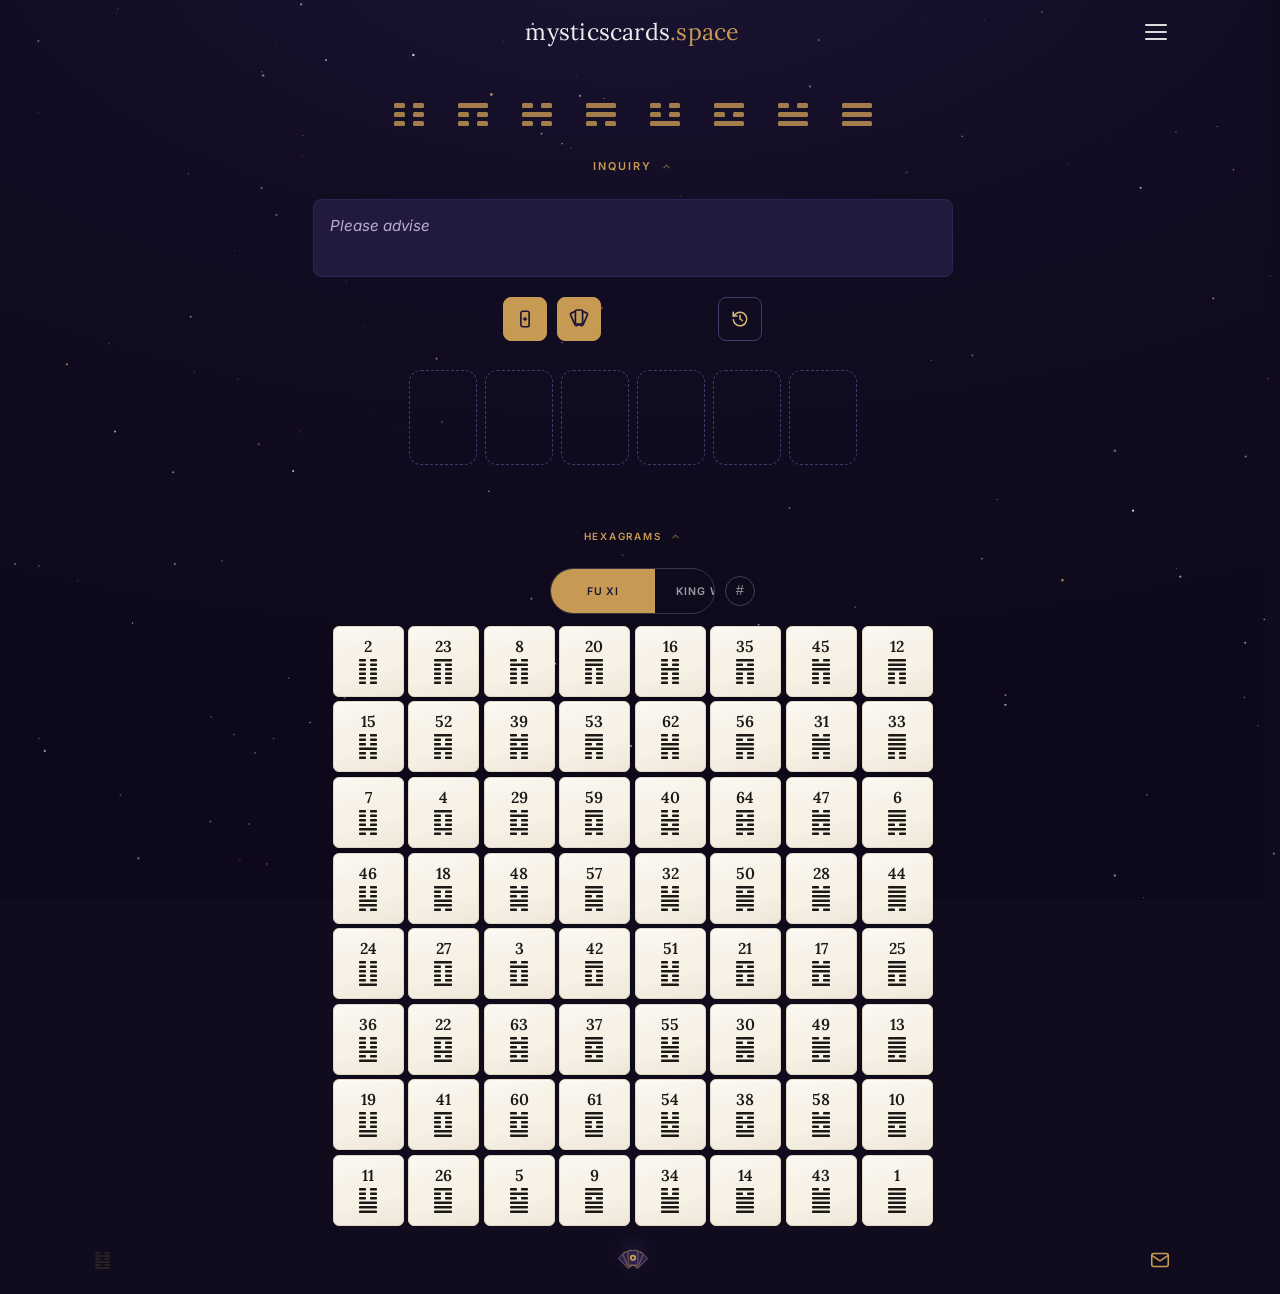
==== iching.html @ 6918ab8a "v2.2" ====
<!DOCTYPE html>
<html lang="en">
<head>
  <meta charset="UTF-8" />
  <meta name="viewport" content="width=device-width, initial-scale=1.0" />
  <title>I Ching Oracle — mysticscards.space</title>
  <link rel="preconnect" href="https://fonts.googleapis.com" />
  <link rel="preconnect" href="https://fonts.gstatic.com" crossorigin />
  <link href="https://fonts.googleapis.com/css2?family=Inter:wght@300;400;500;600&family=Lora:ital,wght@0,400;0,500;0,600;0,700;1,400;1,500&display=swap" rel="stylesheet" />
  <link rel="icon" href="favicon.ico" sizes="any" />
  <link rel="icon" href="assets/favicon.svg" type="image/svg+xml" />
  <link rel="apple-touch-icon" href="assets/apple-touch-icon.png" />
  <link rel="manifest" href="manifest.webmanifest" />
  <meta name="theme-color" content="#100c1e" />
  <meta name="description" content="Cast an I Ching reading with playing cards and explore all 64 hexagrams with original oracle interpretations." />
  <meta property="og:type" content="website" />
  <meta property="og:site_name" content="mysticscards.space" />
  <meta property="og:title" content="I Ching Oracle" />
  <meta property="og:description" content="Cast an I Ching reading with playing cards and explore all 64 hexagrams with original oracle interpretations." />
  <meta property="og:url" content="https://mysticscards.space/iching.html" />
  <meta property="og:image" content="https://mysticscards.space/assets/og-image.png" />
  <meta name="twitter:card" content="summary" />
  <meta name="version" content="1.13" />
  <link rel="canonical" href="https://mysticscards.space/iching.html" />
  <link rel="stylesheet" href="css/site.css" />
  <link rel="stylesheet" href="css/iching.css" />
</head>
<body class="starry">
<canvas class="stars-bg" aria-hidden="true"></canvas>
<script src="js/stars.js"></script>
<script src="js/site.js"></script>

<main>
<h1 class="vh">I Ching Oracle</h1>

<!-- ── Trigrams (the eight building blocks) — top reference row, no heading ── -->
<div class="page-content page-section" id="trigrams" style="max-width: var(--max-w); padding: 1.6rem 2rem .15rem">
  <div class="tg-pop" id="tgPop">
    <div class="gua-row" id="trigram-row" style="--yang: var(--gold); margin: 0; justify-content: center; align-items: center;"></div>
    <div class="tg-detailwrap"><div class="tg-detailmin">
      <div class="tg-detail" id="tgDetail" aria-live="polite">
        <button class="tg-nav" id="tgPrev" type="button" aria-label="Previous trigram">‹</button>
        <div class="tg-card">
          <div class="tg-head">
            <div class="tg-fig" id="tgFig"></div>
            <div>
              <div class="tg-name" id="tgName"></div>
              <div class="tg-sub" id="tgSub"></div>
            </div>
          </div>
          <p class="tg-line" id="tgLine"></p>
          <dl class="tg-attrs" id="tgAttrs"></dl>
          <p class="tg-para" id="tgPara"></p>
        </div>
        <button class="tg-nav" id="tgNext" type="button" aria-label="Next trigram">›</button>
      </div>
    </div></div>
  </div>
</div>

<div class="page-content page-section" style="max-width: var(--max-w); padding: 0 2rem 0">

<!-- ── Oracle ── -->
<section class="oracle page-section section-open" id="oracle" style="margin: 0">
  <button class="section-toggle" type="button"
          aria-expanded="true" aria-controls="oracleBody"
          onclick="toggleSection('oracle')">
    <span class="section-label">Inquiry</span>
    <svg class="section-chev" viewBox="0 0 24 24" fill="none" stroke="currentColor" stroke-width="2.4" stroke-linecap="round" stroke-linejoin="round" aria-hidden="true"><polyline points="6 9 12 15 18 9"/></svg>
  </button>
  <div class="section-bodywrap">
    <div class="section-bodymin" id="oracleBody">
  <div class="inquiry-top">
    <div class="inquiry-wrap">
      <div class="question-wrap">
        <textarea class="question-input" id="questionInput" rows="2"
          aria-label="Your question for the oracle" placeholder="Please advise"></textarea>
        <div class="cast-actions">
          <span class="cast-ctl"><button class="cast-btn cast-btn-icon" id="castOneBtn" title="Cast a line" aria-label="Cast a line"><svg width="22" height="22" viewBox="0 0 24 24" fill="none" stroke="currentColor" stroke-width="1.8" stroke-linejoin="round" style="display:block;pointer-events:none"><rect x="7.5" y="3.5" width="9" height="17" rx="2"/><path class="cast-spark" d="M12 9.2 Q12.7 11.3 14.8 12 Q12.7 12.7 12 14.8 Q11.3 12.7 9.2 12 Q11.3 11.3 12 9.2 Z" fill="currentColor" stroke="none"/></svg></button></span>
          <span class="cast-ctl"><button class="cast-btn cast-btn-icon" id="castAllBtn" title="Cast all six lines" aria-label="Cast all six lines"><svg width="24" height="24" viewBox="0 0 24 24" fill="none" stroke="currentColor" stroke-width="1.7" stroke-linejoin="round" style="display:block;pointer-events:none"><g transform="translate(12 18)"><rect x="-3.6" y="-14" width="7.2" height="13.5" rx="1.4" transform="rotate(-24)"/><rect x="-3.6" y="-14" width="7.2" height="13.5" rx="1.4" transform="rotate(24)"/><rect x="-3.6" y="-15" width="7.2" height="14" rx="1.4" fill="var(--gold)"/></g></svg></button></span>
          <button class="cast-btn cast-btn-alt cast-btn-icon" id="saveReadingBtn" style="visibility:hidden;" title="Save reading"><svg xmlns="http://www.w3.org/2000/svg" width="16" height="16" viewBox="0 0 16 16" style="display:block;pointer-events:none"><path fill="currentColor" fill-rule="evenodd" d="M1 1H10L14 5V15H1ZM3 2H8V6.5H3ZM3 10.5H13V14H3Z"/></svg></button>
          <button class="cast-btn cast-btn-alt cast-btn-icon" id="shareBtn" style="visibility:hidden;" title="Copy link to this reading"><svg xmlns="http://www.w3.org/2000/svg" width="16" height="16" viewBox="0 0 24 24" fill="none" stroke="currentColor" stroke-width="2" stroke-linecap="round" stroke-linejoin="round" style="display:block;pointer-events:none"><path d="M10 13a5 5 0 0 0 7.54.54l3-3a5 5 0 0 0-7.07-7.07l-1.72 1.71"/><path d="M14 11a5 5 0 0 0-7.54-.54l-3 3a5 5 0 0 0 7.07 7.07l1.71-1.71"/></svg></button>
          <div class="hist-wrap">
            <button class="cast-btn cast-btn-alt cast-btn-icon" id="historyBtn" title="Past readings" aria-label="Past readings"><svg width="18" height="18" viewBox="0 0 24 24" fill="none" stroke="currentColor" stroke-width="2" stroke-linecap="round" stroke-linejoin="round" style="display:block;pointer-events:none"><path d="M3 3v5h5"/><path d="M3.05 13A9 9 0 1 0 6 5.3L3 8"/><path d="M12 7v5l3 2"/></svg></button>
            <div class="hist-panel" id="histPanel"></div>
          </div>
        </div>
      </div>
    </div>
  </div>

  <div class="asked" id="askedLine" style="display:none"></div>

  <div class="cast-stage">
    <div class="cards-row" id="cardsRow"></div>

    <div class="pull-banner" id="pullBanner" style="display:none"></div>

    <div class="cast-figs" id="resultWrap" style="display:none">
      <div class="fig-col">
        <div class="hex-result" id="hexPrimary" title="Show the Cast hexagram"></div>
        <span class="fig-label">Cast</span>
      </div>
      <div class="fig-col" id="changingCol" style="display:none">
        <div class="hex-result hex-tile hex-changing" id="hexChanging" title="Show the changing lines"></div>
        <span class="fig-label">Changing</span>
      </div>
      <div class="fig-col" id="becomesCol" style="display:none">
        <div class="hex-result" id="hexSecondary" title="Show the Becomes hexagram"></div>
        <span class="fig-label">Becomes</span>
      </div>
    </div>

  </div>

  <div class="oracle-text-placeholder" id="oracleText"></div>
  <div class="governing-line" id="governingLine"></div>
    </div><!-- /.section-bodymin -->
  </div><!-- /.section-bodywrap -->
</section>

</div><!-- /.page-content -->

<!-- ── Reference grid (full-bleed) ── -->
<section class="hex-ref-wrap page-section section-open" id="hexagrams">
  <button class="section-toggle" type="button"
          aria-expanded="true" aria-controls="hexagramsBody"
          onclick="toggleSection('hexagrams')">
    <span class="hex-ref-label">Hexagrams</span>
    <svg class="section-chev" viewBox="0 0 24 24" fill="none" stroke="currentColor" stroke-width="2.4" stroke-linecap="round" stroke-linejoin="round" aria-hidden="true"><polyline points="6 9 12 15 18 9"/></svg>
  </button>
  <div class="section-bodywrap">
    <div class="section-bodymin" id="hexagramsBody">
  <div class="hex-ref-panel">
    <div class="hex-ref-header">
      <div class="hex-ref-controls">
        <div class="hex-ref-toggle" id="seqToggle">
          <button data-seq="fuxi" class="active">Fu Xi</button>
          <button data-seq="kingwen">King Wen</button>
        </div>
        <button class="hex-ref-codes" id="codesToggle" aria-pressed="false" aria-label="Show 0–63 and binary values" title="Show 0–63 and binary">#</button>
      </div>
    </div>
    <div class="hex-ref-grid open" id="hex-grid"></div>
  </div>
    </div><!-- /.section-bodymin -->
  </div><!-- /.section-bodywrap -->
</section>

<!-- ── Seed Oracle (placeholder — built out from the footer Seed Oracle mark) ──
     Hidden until it has content: shipping a visible section header that unfurls
     to nothing reads as broken. Restore the markup below (unchanged) when the
     Seed Oracle actually folds into this page; until then it stays reachable
     via the footer hexagram mark → seedoracle.html.
<div class="page-content page-section section-open" id="seedoracle" style="max-width: var(--max-w); padding: 0 2rem 1.9rem">
  <button class="section-toggle" type="button"
          aria-expanded="true" aria-controls="seedoracleBody"
          onclick="toggleSection('seedoracle')">
    <span class="section-label">Seed Oracle</span>
    <svg class="section-chev" viewBox="0 0 24 24" fill="none" stroke="currentColor" stroke-width="2.4" stroke-linecap="round" stroke-linejoin="round" aria-hidden="true"><polyline points="6 9 12 15 18 9"/></svg>
  </button>
  <div class="section-bodywrap">
    <div class="section-bodymin" id="seedoracleBody">
    </div>
  </div>
</div>
-->


<!-- ── Hexagram popup ── -->
<div class="hx-overlay" id="hxOverlay">
  <div class="hx-popup" id="hxPopup" role="dialog" aria-modal="true" aria-labelledby="hxName" tabindex="-1">
    <button class="hx-close" id="hxClose" aria-label="Close">✕</button>
    <button class="hx-nav hx-prev" id="hxPrev" aria-label="Previous hexagram">‹</button>
    <button class="hx-nav hx-next" id="hxNext" aria-label="Next hexagram">›</button>
    <div class="hx-header">
      <div class="hx-fig">
        <div class="hx-fig-svg" id="hxFig"></div>
        <div class="hx-fig-num" id="hxFigNum"></div>
      </div>
      <div class="hx-id">
        <div class="hx-kw" id="hxKw"></div>
        <div class="hx-name" id="hxName"></div>
        <div class="hx-trig" id="hxTrig"></div>
      </div>
    </div>
    <div class="hx-image" id="hxImage"></div>
    <div class="hx-body" id="hxContent" tabindex="0"></div>
  </div>
</div>

<!-- Shared card data + popup logic -->
<script src="js/cardsdata.js"></script>
<script src="js/richmonddata.js"></script>
<!-- 64 hexagram oracle answers (Sage voice) -->
<script src="js/ichingdata.js"></script>
<!-- 384 moving-line texts (Sage voice) -->
<script src="js/linedata.js"></script>

<!-- ═══════════════════════════════════════════════════════
     JAVASCRIPT — render hexagrams
════════════════════════════════════════════════════════ -->


<!-- ── Cast card popup ── -->

<div class="ccard-overlay" id="ccardOverlay">
  <div class="ccard-popup" id="ccardPopup">
    <button class="ccard-close" type="button" aria-label="Close" title="Close" onclick="event.stopPropagation(); closeCompareCard()">✕</button>
    <button class="ccard-nav ccard-nav-prev" type="button" aria-label="Previous card" title="Previous card" onclick="event.stopPropagation(); navigateCast(-1)">&#8249;</button>
    <button class="ccard-nav ccard-nav-next" type="button" aria-label="Next card" title="Next card" onclick="event.stopPropagation(); navigateCast(1)">&#8250;</button>
    <div class="ccard-solar" id="ccSolarWrap">
      <span class="ccard-solar-value" id="ccSolar">—</span>
    </div>
    <div class="ccard-header">
      <div class="spread-card" id="ccFace"></div>
      <div class="ccard-info">
        <div class="ccard-name"     id="ccName"></div>
        <div class="ccard-subtitle" id="ccSubtitle"></div>
        <div class="ccard-stat-value ccard-planets" id="ccPlanets"></div>
        <div class="ccard-stat-value ccard-displace" id="ccDisplace"></div>
        <div class="ccard-dates"    id="ccDates"></div>
      </div>
    </div>
    <div class="ccard-body">
      <div class="ccard-personality" id="ccPersonality"></div>
    </div>
    <div class="ccard-footer">
      <div class="ic-line-type" id="icLineType"></div>
    </div>
  </div>
</div>


</main>
<footer class="site-footer"><div class="sf-inner"></div></footer>

<script src="js/iching.js"></script>
</body>
</html>
---- css/site.css ----
/* ════════════════════════════════════════════════════════════════
   site.css — shared tokens, reset, typography, and site header
   All pages link this. Page-specific styles stay in inline <style>.
   ════════════════════════════════════════════════════════════════ */

/* ── Design tokens ─────────────────────────────────────────────── */
:root {
  /* ── Dark deep-purple theme ──────────────────────────────────────
     Warm gold accents on a deep violet ground. The AA helper tokens
     (--gold-ink, --ink-muted) are LIGHT here — small text sits on the
     dark surfaces, not on a light page. Playing-card faces keep their
     own light paper (--card-paper) so the dark suit pips stay legible. */
  --bg:            #100c1e;   /* deepened to the hero's darker violet (site-wide) */
  --surface:       #221a3d;
  --surface-alt:   #2b2150;
  --text:          #f1ecfa;
  --muted:         #9a90b8;   /* large / decorative only */
  --secondary:     #c8bfe0;
  --accent:        #1b1436;   /* header / footer / band chrome */
  --gold:          #c79a54;
  --gold-light:    #2e2450;   /* subtle violet highlight fill (was a cream) */
  --gold-ink:      #ddbb78;   /* light gold — small text on dark bg (AA 4.5:1) */
  --ink-muted:     #b7add6;   /* light muted — small text on dark bg (AA 4.5:1) */
  --rule:          #2c2550;
  --rule-strong:   #443a6b;
  --yang:          #1a1916;   /* card pip / yang line — used on light paper */
  --red:           #b53030;   /* hearts / diamonds — on light card paper */
  --green:         #1a1916;   /* clubs (render near-black on card paper) */
  --navy:          #1a1916;   /* spades */
  --text-muted:    #9a90b8;
  --card-dark:     #1a1916;
  --card-paper:    #f7f1e6;   /* warm paper for playing-card faces */
  --band:          #241c46;   /* full-bleed dark band (deep violet) */
  --border:        #322a55;
  --code-bg:       #241c46;
  --r-sm:          6px;
  --r-md:          12px;
  --r-lg:          20px;
  --card-radius:   4px;        /* playing-card faces — gentle real-card corners */
  --sh-sm:         0 1px 3px rgba(0,0,0,.07), 0 1px 2px rgba(0,0,0,.04);
  --sh-md:         0 4px 16px rgba(0,0,0,.08), 0 2px 6px rgba(0,0,0,.04);
  --sh-lg:         0 16px 48px rgba(0,0,0,.12), 0 4px 16px rgba(0,0,0,.06);
  --max-w:         1140px;
  --quadration-max-w: 560px;         /* shared cap for the quadration grid + finder grids that should track its size (life-script + connection mini-grids use 75% of this) */
  --section-gap:   var(--space-7);   /* vertical gap between stacked page sections (3rem) */
  --serif:         'Lora', Georgia, serif;
  --sans:          'Inter', system-ui, sans-serif;
  --mono:          'SFMono-Regular', ui-monospace, Menlo, Consolas, monospace;
  --ease:          .18s ease;
  /* ── Spacing scale ───────────────────────────────────────────────
     The intended rhythm. Adopt these for paddings/margins/gaps instead of
     typing rem values; --section-gap is derived from it. Existing off-grid
     values (.4/.45/.85/1.25/1.75rem…) are being migrated incrementally. */
  --space-1:       .25rem;
  --space-2:       .5rem;
  --space-3:       .75rem;
  --space-4:       1rem;
  --space-5:       1.5rem;
  --space-6:       2rem;
  --space-7:       3rem;
  /* ── Type scale ──────────────────────────────────────────────────
     Role-named font sizes; the heading registers + .subtitle/.lead are
     wired to these. New UI text should reference a token, not a literal. */
  --text-xs:       .8rem;     /* small caps labels, subtitle */
  --text-sm:       .85rem;    /* h3 / small text */
  --text-base:     1rem;      /* body (html root is 16px) */
  --text-md:       1.05rem;   /* lead paragraph */
  --text-lg:       1.35rem;   /* h2 */
  --text-xl:       2.2rem;    /* h1 */
}

/* ── Reset ──────────────────────────────────────────────────────── */
*, *::before, *::after { box-sizing: border-box; margin: 0; padding: 0; }
/* Root background matches the theme so the desktop overscroll/rubber-band area
   (when you scroll past the top or bottom) shows the deep-violet ground, not a
   white bar. overscroll-behavior-y also stops the bounce where supported.
   IMPORTANT: the starfield canvas (.stars-bg) is position:fixed; z-index:-1, so
   the stars only show through when the violet ground is painted on the ROOT
   (html) BEHIND that negative layer — a background on <body> paints ABOVE the
   canvas and hides the stars. So starry pages put the gradient on the root via
   html:has(body.starry) below, and body.starry itself stays transparent. The
   solid var(--bg) here is the fallback (keeps overscroll violet; flat violet if
   :has is unsupported). */
html { font-size: 16px; scroll-behavior: smooth; scrollbar-gutter: stable; background: var(--bg); overscroll-behavior-y: none; }
/* Starry pages: paint the drifting-star ground on the root so it sits behind the
   z-index:-1 star canvas (see .stars-bg + body.starry). */
html:has(body.starry) {
  background: radial-gradient(125% 85% at 50% -8%, #1a1433 0%, #110c21 46%, #0e091a 100%) fixed;
  /* the shorthand above resets background-color to transparent; restore the solid
     violet base so overscroll / svh-dvh gaps never flash white behind the fixed
     gradient (the gradient still paints the viewport on top). */
  background-color: var(--bg);
}
/* Lock horizontal scroll site-wide. Needs to be on BOTH html and body for
   iOS Safari (body-only is ignored), plus overscroll-behavior-x to kill
   the rubber-band elastic pan. position: relative gives layout a fresh
   containing block (another iOS-Safari requirement). */
html { overflow-x: hidden; overscroll-behavior-x: none; }
body {
  background: var(--bg);
  color: var(--text);
  font-family: var(--sans);
  line-height: 1.7;
  -webkit-font-smoothing: antialiased;
  display: flex;
  flex-direction: column;
  min-height: 100vh;
  overflow-x: hidden;
  overscroll-behavior-x: none;
  position: relative;
  max-width: 100vw;
}

/* ── Starfield background (shared) ─────────────────────────────────
   A fixed, full-viewport canvas of drifting, twinkling stars sits behind
   all content on a deep-violet ground. Opt in with `body.starry` + a
   `<canvas class="stars-bg">`; the animation lives in js/stars.js and
   honours prefers-reduced-motion. The violet gradient (the homepage's
   established starfield ground, kept verbatim) is painted on the ROOT via
   html:has(body.starry) above, so it sits behind the z-index:-1 canvas;
   body.starry stays transparent so it never paints over the stars. */
body.starry {
  background: transparent;
}
.stars-bg {
  position: fixed; inset: 0;
  width: 100%; height: 100%;
  z-index: -1; pointer-events: none;
}
a { color: inherit; text-decoration: none; }

/* Visible keyboard focus, site-wide (a11y 2.4.7). Uses :focus-visible so it
   only shows for keyboard/AT users, never on mouse click. */
:focus-visible { outline: 2px solid var(--gold); outline-offset: 2px; border-radius: 3px; }

/* Skip-to-content link (a11y 2.4.1) — off-screen until focused, then slides in
   over the sticky header. Injected with the header by site.js. */
.skip-link {
  position: fixed; left: 12px; top: -56px; z-index: 300;
  background: var(--accent); color: #fff;
  padding: .6rem 1rem; border-radius: 0 0 10px 10px;
  font-size: .8rem; font-weight: 600; letter-spacing: .04em;
  text-decoration: none; transition: top .16s ease;
}
.skip-link:focus { top: 0; }
.main-anchor { position: absolute; width: 0; height: 0; overflow: hidden; }

/* Visually-hidden utility — content stays in the DOM (and the accessibility/SEO
   document outline) but is clipped from view. Used for the per-page <h1 class="vh">
   that gives each tool page a proper top-level heading without a visible title.
   Promoted here from index.html now that several pages use it. */
.vh {
  position: absolute !important; width: 1px; height: 1px;
  padding: 0; margin: -1px; overflow: hidden;
  clip: rect(0 0 0 0); clip-path: inset(50%); white-space: nowrap; border: 0;
}

/* ── Typography ─────────────────────────────────────────────────── */
h1 {
  font-family: var(--serif);
  font-size: var(--text-xl);
  font-weight: normal;
  letter-spacing: -0.01em;
  line-height: 1.2;
  margin-bottom: 0.4rem;
}
h2 {
  font-family: var(--serif);
  font-size: var(--text-lg);
  font-weight: normal;
  margin: 3.5rem 0 1rem;
  padding-bottom: 0.4rem;
  border-bottom: 1px solid var(--rule);
}
h3 {
  font-size: var(--text-sm);
  font-weight: 600;
  letter-spacing: 0.08em;
  text-transform: uppercase;
  color: var(--muted);
  margin: 2rem 0 0.75rem;
}
p { margin-bottom: 1rem; }
p:last-child { margin-bottom: 0; }

.subtitle {
  font-family: var(--mono);
  font-size: var(--text-xs);
  color: var(--muted);
  margin-bottom: 2.5rem;
  letter-spacing: 0.04em;
}
.lead {
  font-size: var(--text-md);
  color: var(--secondary);
  line-height: 1.75;
  margin-bottom: 2rem;
}
hr { border: none; border-top: 1px solid var(--rule); margin: 2rem 0; }
code {
  font-family: var(--mono);
  font-size: 0.82em;
  background: var(--code-bg);
  padding: 0.12em 0.4em;
  border-radius: 3px;
}
pre {
  font-family: var(--mono);
  font-size: 0.8rem;
  background: var(--code-bg);
  padding: 1.25rem 1.5rem;
  border-radius: 6px;
  overflow-x: auto;
  line-height: 1.6;
  margin: 1.25rem 0;
  border-left: 3px solid var(--accent);
}

/* ── Layout ─────────────────────────────────────────────────────── */
.page-content {
  width: 100%;
  max-width: 780px;
  margin: 0 auto;
  padding: 1.25rem 1.5rem 6rem;
  align-self: center;
}
.page-header {
  margin-bottom: 2rem;
  padding-bottom: 1.5rem;
  border-bottom: 1px solid var(--rule);
}

/* Uniform vertical rhythm between stacked top-level sections. Mark each section
   `.page-section`; the gap between any two adjacent ones is a single margin
   driven by --section-gap (change it in :root to re-space every such page at
   once). A section's OWN padding is then just internal framing, not the gap —
   keep section vertical padding at 0 and let this rule own the spacing. The
   first .page-section gets no top margin, so a page's top inset is set wherever
   that first section's padding/header sits. Pages whose sections live in
   different wrappers (e.g. iching, astrology) can't use this sibling rule, so
   they reference var(--section-gap) directly on their own gap. */
.page-section + .page-section { margin-block-start: var(--section-gap); }

/* ── Section minimise/maximise (shared) ────────────────────────────
   Opt-in pattern: wrap a .page-section's body in .section-bodywrap >
   .section-bodymin, replace the .section-label span with a button.section-toggle
   (containing the label + a .section-chev SVG), and toggleSection(id) (in
   site.js) flips .section-open on the parent .page-section. CSS handles the
   grid-rows 0fr → 1fr unfurl, the chevron rotation, and prefers-reduced-motion. */
.page-section .section-toggle {
  background: none; border: none; padding: 0; cursor: pointer;
  display: flex; align-items: center; justify-content: center;
  gap: .55rem;
  margin: 0 auto;
  font: inherit;
}
.page-section .section-toggle:focus-visible {
  outline: 2px solid var(--gold); outline-offset: 4px;
  border-radius: 4px;
}
.page-section .section-toggle .section-label,
.page-section .section-toggle .hex-ref-label { margin: 0; }
.section-chev {
  width: 11px; height: 11px;
  color: var(--gold); opacity: .55;
  flex-shrink: 0;
  transition: transform .25s ease, opacity .18s;
}
.section-toggle:hover .section-chev,
.section-toggle:focus-visible .section-chev { opacity: 1; }
.page-section.section-open .section-chev { transform: rotate(180deg); }
.section-bodywrap {
  display: grid; grid-template-rows: 0fr;
  margin-top: 0;
  transition: grid-template-rows .4s ease, margin-top .4s ease;
}
.page-section.section-open .section-bodywrap {
  grid-template-rows: 1fr;
  margin-top: 1rem;
}
/* A little top room inside the (overflow-hidden) collapse wrapper: leaves a slight
   gap below each section subtitle and stops top-poking decorations — a selected
   button's gold outline, the saved-birthday badge — from being clipped, while open.
   Kept at 0 while collapsed (below) — otherwise this padding is the one part of
   the wrapper that DOESN'T shrink with grid-template-rows: 0fr (padding isn't
   compressed by the 0fr track the way content height is), so a sliver of exactly
   that padding's height stays visible — the very decorations it was added to
   protect (a selected tool's gold outline, a saved-birthday badge) go on peeking
   out the top of an otherwise-collapsed section. */
.section-bodymin { overflow: hidden; min-height: 0; padding-top: 0; transition: padding-top .4s ease; }
.page-section.section-open .section-bodymin { padding-top: 8px; }
@media (prefers-reduced-motion: reduce) {
  .section-bodywrap { transition: none; }
  .section-chev { transition: none; }
  .section-bodymin { transition: none; }
}

/* ── Site header and nav ────────────────────────────────────────── */
.site-header {
  position: sticky; top: 0; z-index: 200;
  background: var(--accent);
  border-bottom: 1px solid rgba(255,255,255,.08);
}
.site-header.scrolled { box-shadow: 0 2px 12px rgba(0,0,0,.25); }
/* Blended header on starry pages — the sticky bar melts into the starfield:
   transparent at rest, easing to a faint deep-violet veil once the page scrolls
   (site.js toggles .scrolled). The logo/burger/nav are already light, so they
   read on the dark ground; the open nav dropdown keeps its own --accent bg. */
body.starry .site-header { background: transparent; border-bottom-color: transparent; }
body.starry .site-header.scrolled {
  background: rgba(22, 16, 41, .82);
  -webkit-backdrop-filter: blur(8px); backdrop-filter: blur(8px);
  border-bottom-color: rgba(255, 255, 255, .06);
}
.sh-inner {
  display: flex; align-items: center; height: 64px;
  max-width: var(--max-w); margin: 0 auto;
  padding: 0 2rem; position: relative;
}
.sh-logo {
  font-family: var(--serif); font-size: 1.45rem; font-weight: 400;
  letter-spacing: .01em; color: rgba(255,255,255,.92);
  text-decoration: none; position: absolute;
  left: 50%; transform: translateX(-50%); white-space: nowrap;
}
.sh-logo .suit { color: var(--gold); }
/* Menu trigger: a labelled, >=44px touch target (a11y 2.5.5) so it reads as
   navigation, not a bare glyph. */
.burger {
  background: none; border: none; cursor: pointer;
  margin-left: auto; min-height: 44px; padding: 0 4px;
  display: flex; align-items: center; gap: 9px; z-index: 1;
  color: rgba(255,255,255,.85);
}
/* Burger bars sit in an absolutely-positioned stack so they can rotate into
   an X when the menu is open. site.js toggles .is-open on the burger. */
.burger-bars { position: relative; width: 22px; height: 16px; }
.burger-bars span {
  display: block; position: absolute; left: 0;
  width: 22px; height: 2px;
  background: currentColor; border-radius: 2px;
  transition: transform .25s ease, opacity .2s ease;
}
.burger-bars span:nth-child(1) { top: 0; }
.burger-bars span:nth-child(2) { top: 7px; }
.burger-bars span:nth-child(3) { top: 14px; }
.burger.is-open .burger-bars span:nth-child(1) { transform: translateY(7px)  rotate(45deg); }
.burger.is-open .burger-bars span:nth-child(2) { opacity: 0; }
.burger.is-open .burger-bars span:nth-child(3) { transform: translateY(-7px) rotate(-45deg); }

/* Frosted-glass menu — semi-transparent --accent (rgba 27,20,54 ≈ --accent
   #1b1436 at ~72%) + 14px backdrop blur, with a hairline gold top edge so
   it reads as the header unfurling rather than a panel floating beneath
   it. Always in flow (display:flex) so it can fade + slide; visibility
   gates focusability while closed. */
.sh-nav {
  display: flex; flex-direction: column;
  position: absolute; top: 64px; right: 0;
  /* Size to the widest item — currently CELESTIAL KEYS sets the width.
     max-content + .sh-nav a { white-space: nowrap } keeps every row on
     one line without leaving a desktop-sized gap on the right. */
  width: max-content;
  max-width: calc(100vw - 1rem);
  padding: 6px;
  background: rgba(27, 20, 54, .72);
  -webkit-backdrop-filter: blur(14px) saturate(140%);
          backdrop-filter: blur(14px) saturate(140%);
  /* No outer hairline border — relies on the gold inset top edge + the
     atmospheric shadow to define the panel. Reads cleaner on the dark
     ground than the previous 1px white-alpha rim. */
  border: none;
  border-radius: 0 0 16px 16px;
  box-shadow:
    inset 0 1px 0 rgba(199,154,84,.32),
    inset 1px 0 0 rgba(199,154,84,.10),
    inset -1px 0 0 rgba(199,154,84,.10),
    0 18px 44px rgba(0,0,0,.55);
  opacity: 0; visibility: hidden; pointer-events: none;
  transform: translateY(-6px);
  transition: opacity .2s ease, transform .25s ease, visibility 0s linear .25s;
}
.sh-nav.open {
  opacity: 1; visibility: visible; pointer-events: auto;
  transform: none;
  transition: opacity .2s ease, transform .25s ease, visibility 0s linear 0s;
}
.sh-nav a {
  display: flex; align-items: center; min-height: 44px;
  font-size: .72rem; font-weight: 600; letter-spacing: .08em;
  text-transform: uppercase; text-decoration: none;
  padding: 0 1rem 0 calc(1rem - 3px);
  border-left: 3px solid transparent;
  border-radius: 0 6px 6px 0;
  color: rgba(255,255,255,.82); white-space: nowrap;
  transition: background .18s, color .18s, border-color .18s;
}
.sh-nav a:hover,
.sh-nav a:focus-visible {
  background: rgba(199,154,84,.12);
  color: var(--gold-ink);
  border-left-color: rgba(199,154,84,.45);
  outline: none;   /* the gold rail + soft tint IS the focus indicator */
}
/* Deliberately no auto-highlight for the current page — the menu reads
   uniformly quiet until the user hovers / focuses. The page title in
   the header top-left already names where you are. .active stays in
   the DOM (set by site.js) for any future semantic use. */
.sh-nav a.active { /* intentionally empty */ }

@media (prefers-reduced-motion: reduce) {
  .sh-nav { transition: visibility 0s; transform: none; }
  .burger-bars span { transition: none; }
}
.sh-nav hr { border: none; border-top: 1px solid rgba(255,255,255,.12); margin: .25rem 0; }
.sh-nav .nav-heading {
  font-size: .6rem; font-weight: 700; letter-spacing: .12em;
  text-transform: uppercase; color: rgba(255,255,255,.5);
  padding: .6rem 1rem .2rem;
  border-top: 1px solid rgba(255,255,255,.1);
  margin-top: .25rem;
}
/* First group label sits flush at the top of the menu (no divider above it). */
.sh-nav .nav-heading:first-child { border-top: none; margin-top: 0; padding-top: .2rem; }
.sh-nav .tool-btn {
  background: rgba(255,255,255,.06); border: 1px solid rgba(255,255,255,.14);
  color: rgba(255,255,255,.82); border-radius: 8px;
  min-height: 44px; padding: 0 1rem; font-size: .72rem; font-weight: 600;
  letter-spacing: .04em; cursor: pointer; text-align: left;
  transition: background .18s, color .18s; white-space: nowrap; width: 100%;
}
.sh-nav .tool-btn:hover { background: var(--gold); color: var(--accent); }
@media (max-width: 560px) {
  .sh-inner { padding: 0 1rem; }
  .sh-logo { font-size: 1.15rem; }
}

/* ── Buttons (shared) ───────────────────────────────────────────────
   The canonical general-purpose button. Base = a neutral utility button
   (surface-alt fill, hairline border, warming gold hover); modifiers cover
   the common variants. Domain controls keep their own look on purpose — the
   calculator keypad, the I Ching cast-icon buttons, and the in-game buttons
   are deliberate sub-languages, not this button. New ordinary buttons use
   `.btn` (+ a modifier) so they inherit the system for free. */
.btn {
  display: inline-flex; align-items: center; justify-content: center; gap: .35rem;
  background: var(--surface-alt); border: 1px solid var(--border);
  border-radius: var(--r-sm); padding: .4rem .85rem;
  font-family: var(--sans); font-size: .75rem; font-weight: 500; letter-spacing: .03em;
  color: var(--secondary); cursor: pointer; white-space: nowrap;
  transition: background var(--ease), border-color var(--ease), color var(--ease);
}
.btn:hover { border-color: var(--gold); color: var(--gold); background: var(--gold-light); }
.btn:disabled { opacity: .4; cursor: default; }
/* Primary call-to-action: gold fill, dark ink. */
.btn--gold { background: var(--gold); border-color: transparent; color: var(--accent); }
.btn--gold:hover { background: var(--gold-ink); color: var(--accent); }
/* Secondary: transparent until hover. */
.btn--ghost { background: transparent; }
/* Square icon button (pairs with an inline SVG). */
.btn--icon { padding: .4rem; }

/* ── Shared playing-card faces ──────────────────────────────────────
   Canonical copy used by cardsoflife, quadrations and astrology.
   iching.html keeps its own px-tuned variant (small cast cards) which
   overrides these by cascade order. Pages add their own sizing /
   interactivity (cursor, hover, width) on top of this base. */
.spread-card {
  position: relative;
  overflow: hidden;
  background: var(--card-paper);          /* cards stay on light paper in the dark theme */
  border: 1px solid #e3d8c4;
  border-radius: var(--card-radius);
  container-type: inline-size;
  aspect-ratio: 5 / 7;
}
.spread-card.hearts,  .spread-card.diamonds { color: var(--red); }
.spread-card.clubs  { color: var(--green); }
.spread-card.spades { color: var(--navy); }
.spread-card.joker  { color: var(--gold); }
/* Court figures — and now the Joker's original "Quinta Essentia" art — have a
   transparent body, so they sit on the parchment card face like the number cards.
   The Joker art is full-bleed (fills the card) so its four suits reach the corners. */
.spread-card.joker .court-art { inset: 0; width: 100%; height: 100%; }
.card-corner {
  position: absolute; z-index: 1;
  display: flex; flex-direction: column; align-items: center; gap: 1px; line-height: 1;
}
.card-tl { top: 2.5%; left: 4%; }
.card-br { bottom: 2.5%; right: 4%; transform: rotate(180deg); }
.cc-rank { font-family: var(--serif); font-size: 22cqw; font-weight: 500; line-height: 1; }
.cc-suit { font-size: 14cqw; line-height: 1; }
/* Joker only: "oker" descends vertically beneath the Jack-style "J" so the corner
   reads "Joker", using the same serif + corner position as the court indices. */
.cc-rest { font-family: var(--serif); font-size: 9cqw; font-weight: 500; line-height: 1.04;
  writing-mode: vertical-rl; text-orientation: upright; letter-spacing: .2cqw; margin-top: .4cqw; }
.card-pips { position: absolute; top: 18%; bottom: 18%; left: 12%; right: 12%; }
.pip {
  position: absolute; transform: translate(-50%, -50%);
  font-size: 20cqw; line-height: 1; user-select: none; pointer-events: none;
}
.pip.inv { transform: translate(-50%, -50%) rotate(180deg); }
.pip.ace { font-size: 44cqw; }
.pip-svg { width: 1em; height: 1em; fill: currentColor; display: block; }
.court-art {
  position: absolute; inset: 8% 5%;
  width: 90%; height: 84%;
  object-fit: contain; object-position: center;
}
/* Alternate "pips-only" courts: each court renders BOTH the figure (.court-art +
   .court-pip) and a pip layout (.card-pips.court-only); body.pips-only swaps them
   with pure CSS — no re-render. Toggled from the Quadrations controls. The Joker
   keeps its emblem (it has no pip form), so it's excluded. */
.court-only { display: none; }
body.pips-only .spread-card:not(.joker) .court-art,
body.pips-only .spread-card:not(.joker) .court-pip { display: none; }
body.pips-only .spread-card:not(.joker) .court-only { display: block; }
/* Suit pip beside the court figure's head (position set inline per card), using
   the same glyph + suit colour as the number cards and matched to their size. */
.court-pip {
  position: absolute; z-index: 1;
  transform: translate(-50%, -50%);
  font-size: 20cqw; line-height: 1; pointer-events: none;
}
.card-face {
  position: absolute; inset: 5%;
  display: flex; flex-direction: column; align-items: center; justify-content: center; gap: 1px;
}
.card-face-letter { font-family: var(--serif); font-size: 42cqw; font-weight: 400; line-height: 1; }
.card-face-sym    { font-size: 24cqw; opacity: .75; }

/* ── Shared card back (engine-turned gold rosette + I Ching cash coin) ──
   The single source of truth for the card-back design, reused by the homepage
   casting field (.mini), the Cards of Life life-script riffle (.ls-back), and
   the I Ching cast deal. Purely visual + self-contained (fills its parent, sets
   its own --cash-hole) — each context adds its own positioning / flip transform.
   Markup: <div class="card-back"><span class="cb-coin"></span></div>. */
.card-back {
  position: absolute; inset: 0;
  border-radius: inherit; overflow: hidden;
  --cash-hole: 30%;   /* cash-coin square hole, as a % of the coin */
  background: linear-gradient(155deg, #2a2154 0%, #1c1440 60%, #160e2e 100%);
  border: 1px solid rgba(221,187,120,.42);
}
/* inner frame line */
.card-back::before {
  content: ''; position: absolute; inset: 8%; border-radius: 2px;
  border: 1px solid rgba(221,187,120,.45);
}
/* engine-turned guilloché rosette */
.card-back::after {
  content: ''; position: absolute; left: 50%; top: 50%;
  width: 78%; aspect-ratio: 1; transform: translate(-50%, -50%);
  border-radius: 50%;
  background:
    repeating-radial-gradient(circle at 50% 50%, rgba(221,187,120,.3) 0 1px, transparent 1px 4px),
    repeating-conic-gradient(from 0deg, rgba(221,187,120,.18) 0deg 2deg, transparent 2deg 9deg);
  -webkit-mask: radial-gradient(circle, #000 56%, transparent 60%);
          mask: radial-gradient(circle, #000 56%, transparent 60%);
}
/* the cash coin at the hub */
.card-back .cb-coin {
  position: absolute; left: 50%; top: 50%; z-index: 2;
  container-type: inline-size;
  width: 42%; aspect-ratio: 1; transform: translate(-50%, -50%);
  border-radius: 50%;
  background: radial-gradient(circle at 38% 30%, #efd79e 0%, #d3aa61 42%, #a9813f 72%, #75582a 100%);
  border: 1px solid #5a4220;
  box-shadow: inset 0 1px 2px rgba(255,246,222,.5), inset 0 -2px 4px rgba(58,38,14,.55), 0 2px 5px rgba(0,0,0,.5);
  display: flex; align-items: center; justify-content: center;
}
.card-back .cb-coin::after {
  content: ''; width: var(--cash-hole); height: var(--cash-hole); border-radius: 1.5px;
  background: radial-gradient(circle at 50% 38%, #2a1f12, #120c06);
  box-shadow: inset 0 1px 2px rgba(0,0,0,.85);
  border: 1px solid #5a4220;
}

/* ── Shared spread grid (7-column card layout) ──────────────────── */
.spread-grid {
  display: grid;
  grid-template-columns: repeat(7, 1fr);
  gap: .45rem .35rem;
  align-items: center;
  width: 100%;
  max-width: var(--quadration-max-w);
  margin: 0 auto;
}
.planet-col-label {
  text-align: center; font-size: 1.5rem;
  color: var(--text-muted); padding-top: .4rem; line-height: 1;
}
.crown-row { grid-column: 1 / -1; display: grid; grid-template-columns: repeat(7, 1fr); gap: .45rem .35rem; }

/* Seats + displacement ghost chips. Each seat carries two chips read against
   its LIFE occupant: .sl-ghost-d names the card it displaces (the seat's
   Spirit owner), .sl-ghost-b the card it is displaced by. The grid classes
   .sl-ghosts / .sl-ghosts-by (buildSpreadGrid's showGhosts — the Quadration
   Life view's Displaces / Displaced-by pills) pick which set renders. Cards
   are re-seated after the chips in DOM order, so chips keep order:1 to stay
   under the card. */
.sl-seat { min-width: 0; display: flex; flex-direction: column; }
.sl-seat .spread-card { order: 0; }
/* The two chips share one row under the card, side by side. */
.sl-ghost-row { order: 1; display: flex; justify-content: center; gap: .22rem; margin-top: .22rem; }
.sl-ghost {
  display: none;
  padding: .08rem .3rem;
  font-family: var(--sans); font-size: .55rem; font-weight: 600;
  letter-spacing: .03em; line-height: 1.2; border-radius: 4px;
  background: rgba(253,250,245,.82); /* --surface at 82% for the navy band */
  white-space: nowrap; user-select: none; pointer-events: none;
}
.spread-grid.sl-ghosts .sl-ghost-d,
.spread-grid.sl-ghosts-by .sl-ghost-b { display: block; }
.sl-ghost-self { visibility: hidden; }
.sl-ghost.hearts, .sl-ghost.diamonds { color: var(--red); }
.sl-ghost.clubs  { color: var(--green); }
.sl-ghost.spades { color: var(--navy); }

/* ── Compare-card popup (shared chrome) ─────────────────────────────
   The card-detail overlay used by cardsoflife, iching, quadrations and
   astrology. The shared visual chrome lives here; each page keeps only its
   own overrides in its inline <style> (overlay z-index, cardFlip flip
   direction, #ccFace reset, footer variant, displacement-link styling).
   Canonical tokens; personality text uses Lora (see add-site-page notes). */
.ccard-overlay.open { display: flex; }
/* Lock background scroll while a fullscreen popup overlay is open (the card
   popup or the hexagram popup, on any page). scrollbar-gutter:stable on <html>
   (see the reset) keeps the layout from shifting when the scrollbar is hidden. */
html:has(.ccard-overlay.open),
html:has(.hx-overlay.open) { overflow: hidden; }
.ccard-popup {
  background: var(--surface); border-radius: var(--r-lg);
  /* Permanent gold ring to match the hexagram popup. */
  box-shadow: 0 0 0 1.5px var(--gold), var(--sh-lg); max-width: 420px; width: 100%;
  position: relative;
  animation: cardFlip .25s cubic-bezier(.23,1,.32,1);
  display: flex; flex-direction: column;
  height: 460px; max-height: 88vh; overflow: hidden;
}
.ccard-close {
  position: absolute; top: .4rem; right: .9rem; z-index: 2;
  width: 28px; height: 28px; border-radius: 50%;
  background: var(--surface-alt); border: 1px solid var(--border);
  font-size: .78rem; color: var(--muted);
  display: flex; align-items: center; justify-content: center;
  cursor: pointer; transition: all var(--ease);
}
.ccard-close:hover { background: var(--border); color: var(--text); }
/* Solar Value banner — pinned at the very top of the popup */
.ccard-solar {
  display: flex; align-items: center; justify-content: center;
  padding: .45rem 1rem;
  background: rgba(217,184,122,.08);
  border-bottom: 1px solid var(--border);
}
.ccard-solar-value {
  font-family: var(--serif); font-size: 1.5rem; font-weight: 700;
  color: var(--gold); line-height: 1;
}
/* Period reading: hide solar banner */
/* (Previously hid .ccard-solar in period popups — restored so the Your-Cards
   popups carry the same SV badge as the rest of the compare-card popups.) */
.ccard-header {
  display: flex; gap: 1.35rem; align-items: flex-start;
  padding: 1.35rem 1.75rem 1.2rem;
  border-bottom: 1px solid var(--border);
}
.ccard-info { flex: 1; min-width: 0; padding-top: .1rem; }
.ccard-name {
  font-family: var(--serif); font-size: 1.45rem; font-weight: 400;
  line-height: 1.15; margin-bottom: .18rem;
}
.ccard-subtitle {
  font-size: .62rem; letter-spacing: .14em; text-transform: uppercase;
  color: var(--muted);
}
.ccard-keywords {
  padding: .55rem 1.75rem;
  border-top: 1px solid var(--border);
  font-size: .72rem; color: var(--gold);
  letter-spacing: .03em; line-height: 1.55;
  text-align: center;
  display: -webkit-box; -webkit-box-orient: vertical; -webkit-line-clamp: 2;
  overflow: hidden;
}
.ccard-planets {
  font-size: .62rem; letter-spacing: .08em;
  color: var(--muted); margin-top: .25rem;
}
.ccard-body {
  flex: 1; overflow-y: auto; min-height: 0;
  padding: 1.2rem 1.75rem;
}
.ccard-personality {
  font-family: 'Lora', Georgia, serif;
  font-size: .875rem; color: var(--secondary); line-height: 1.82;
  text-align: center;
}
/* Displacement card tokens (rank+suit) — white tiles like the calendar chips,
   so the black clubs/spades read on the dark popup (--surface) and finder ground.
   Shared by the compare popup and the finder/relationship displacement lines. */
.cc-dcard {
  display: inline-block; background: rgba(255,255,255,.94); color: var(--card-dark);
  border: 0; border-radius: var(--r-sm);
  padding: .06em .42em; margin: 0 .08em;
  font-family: var(--serif); font-weight: 600; font-size: .95em; line-height: 1.25;
  vertical-align: baseline;
}
.cc-dcard.hearts, .cc-dcard.diamonds { color: var(--red); }
.cc-dcard.clubs,  .cc-dcard.spades   { color: var(--card-dark); }
button.cc-dcard { cursor: pointer; transition: box-shadow var(--ease), transform var(--ease); }
button.cc-dcard:hover { box-shadow: var(--sh-sm); transform: translateY(-1px); }
@media (prefers-reduced-motion: reduce) { button.cc-dcard:hover { transform: none; } }

/* ── Single-gate hexagram popup (shared chrome) ─────────────────────
   Used by iching, hexagrams and astrology. Shared chrome here; each page
   keeps its own overrides inline: .hx-overlay z-index, .hx-header /
   .hx-body / .hx-keynote padding, .hx-shadow margin, plus astrology's
   .hx-line/.hx-line-tag. Readable oracle text (kw/image/keynote) uses
   --gold-ink for AA contrast. */
.hx-overlay.open { display: flex; }
.hx-popup {
  background: var(--surface); border-radius: 14px;
  /* Permanent gold ring (was the keyboard-focus outline only) + depth shadow. */
  box-shadow: 0 0 0 1.5px var(--gold), 0 20px 60px rgba(0,0,0,.3);
  max-width: 420px; width: 100%; position: relative;
  display: flex; flex-direction: column;
  height: 480px; max-height: 88vh; overflow: hidden;
  animation: hxIn .25s cubic-bezier(.23,1,.32,1);
}
@keyframes hxIn { from { opacity: 0; transform: translateY(8px) scale(.98); } to { opacity: 1; transform: none; } }
.hx-close {
  position: absolute; top: .9rem; right: .9rem; z-index: 2;
  width: 28px; height: 28px; border-radius: 50%;
  background: var(--surface-alt); border: 1px solid var(--rule);
  font-size: .78rem; color: var(--muted);
  display: flex; align-items: center; justify-content: center;
  cursor: pointer; transition: all var(--ease);
}
.hx-close:hover { background: var(--rule); color: var(--text); }
.hx-nav {
  position: absolute; top: 50%; transform: translateY(-50%); z-index: 2;
  width: 2rem; height: 3.5rem; display: flex; align-items: center; justify-content: center;
  color: var(--muted); font-size: 1.5rem; opacity: .45; cursor: pointer;
  background: none; border: none; transition: opacity var(--ease), color var(--ease);
}
.hx-nav:hover { opacity: 1; color: var(--text); }
.hx-prev { left: .15rem; } .hx-next { right: .15rem; }
.hx-fig { flex-shrink: 0; display: flex; flex-direction: column; align-items: center; gap: .4rem; }
.hx-fig-svg { background: var(--band); border-radius: 8px; padding: .65rem .75rem; --yang: rgba(255,255,255,.9); }
.hx-fig-num { font-family: var(--mono); font-size: .58rem; color: var(--muted); letter-spacing: .05em; }
.hx-id { flex: 1; min-width: 0; padding-top: .15rem; }
.hx-kw { font-family: var(--mono); font-size: .62rem; letter-spacing: .14em; text-transform: uppercase; color: var(--gold-ink); margin-bottom: .35rem; }
.hx-name { font-family: var(--serif); font-size: 1.85rem; font-weight: 400; line-height: 1.1; margin-bottom: .35rem; }
.hx-trig { font-size: .6rem; letter-spacing: .1em; text-transform: uppercase; color: var(--muted); }
.hx-image { font-family: var(--serif); font-style: italic; font-size: 1.05rem; line-height: 1.45; color: var(--gold-ink); padding: 1px 28px 0; text-align: center; }
.hx-body p { font-family: var(--serif); font-size: 16px; line-height: 1.8; color: var(--text); margin-bottom: 10px; text-align: center; }

/* ── Site footer ────────────────────────────────────────────────── */
.site-footer {
  background: var(--accent);
  border-top: 1px solid rgba(255,255,255,.08);
  margin-top: auto;
}
/* On starry pages the footer melts into the starfield too — transparent with no
   top rule, so the fan mark sits straight on the night sky (matches the header). */
body.starry .site-footer { background: transparent; border-top-color: transparent; }
.sf-inner {
  display: flex;
  align-items: center;
  justify-content: center;
  height: 64px;
  max-width: var(--max-w);
  margin: 0 auto;
  padding: 0 2rem;
  color: rgba(255,255,255,.62);   /* AA on the starfield ground (was .4 = 3.79:1) */
  font-size: .72rem;
  letter-spacing: .14em;
  text-transform: uppercase;
  font-weight: 500;
}
/* Rich footer — injected by site.js when .sf-inner is empty (pages with a
   custom footer keep theirs untouched). Minimal: just the fan mark, thin. */
.sf-inner.sf-rich {
  display: grid;
  grid-template-columns: 1fr auto 1fr;
  align-items: center;
  height: auto; padding: .6rem 2rem;
  text-transform: none; letter-spacing: normal; font-weight: 400;
}
.sf-mark { display: inline-flex; line-height: 0; }
.sf-mark svg, .sf-mark img { width: 48px; height: 48px; display: block; }
.sf-spacer { display: block; }
/* Discreet hexagram row — left of the footer on divination pages (iching +
   cardsoflife). Each mark is subtle on the night sky and brightens on
   hover/focus; keyboard-reachable via the global focus ring. */
.sf-seeds { justify-self: start; display: inline-flex; align-items: center; gap: .6rem; }
.sf-seed {
  display: inline-flex; line-height: 0;
  opacity: .2; transition: opacity var(--ease);
}
/* On pages with a single Seed link (legacy callers), keep the standalone mark
   pinned to the start of the grid track the way it always was. */
.sf-inner.sf-rich > .sf-seed { justify-self: start; }
.sf-seed svg { width: 15px; height: 17px; display: block; }
.sf-seed:hover, .sf-seed:focus-visible { opacity: .85; }
.sf-email {
  justify-self: end;
  font-family: var(--sans); font-size: clamp(.52rem, 1.7vw, .7rem); letter-spacing: .03em;
  color: var(--gold); text-decoration: none; white-space: nowrap; min-width: 0;
  transition: opacity var(--ease);
}
.sf-email:hover { opacity: .7; }
.sf-email svg { display: block; }
@media (max-width: 560px) {
  .sf-inner.sf-rich { padding: .55rem 1rem; }
}

/* ════════════════════════════════════════════════════════════════
   Page transitions (shared)
   Smooth same-origin navigations. Where the browser supports cross-
   document View Transitions (current Chrome/Safari) it cross-fades the
   old page into the new one natively — the shared starfield stays put,
   so only the content dissolves. Browsers without them fall back to a
   deep-violet veil wired in js/site.js. All off under reduced-motion.
   ════════════════════════════════════════════════════════════════ */
@view-transition { navigation: auto; }
::view-transition-old(root), ::view-transition-new(root) { animation-duration: .42s; }

/* Veil fallback (non-VT browsers; toggled by js/site.js). A fixed wash in
   the site's own violet ground, so a leave dissolves to the same colour the
   next page opens on — no white flash, no hard cut. */
.pg-veil {
  position: fixed; inset: 0; z-index: 9000; pointer-events: none;
  background: radial-gradient(125% 85% at 50% -8%, #1a1433 0%, #110c21 46%, #0e091a 100%);
  opacity: 0; transition: opacity .34s ease;
}
.pg-veil.show { opacity: 1; }

/* Content cross-fade for popup steppers (the ‹ › arrows). The popup shell
   stays put — only its content region blinks over to the next entry, so
   paging no longer reads as a flat jump-cut. Retriggered from JS via the
   codebase idiom (remove → reflow → add). Opacity-only + short, matching
   the page's existing short-eased motion language. */
@keyframes stepFade { from { opacity: 0; } to { opacity: 1; } }
.step-fade { animation: stepFade .16s ease; }

@media (prefers-reduced-motion: reduce) {
  ::view-transition-group(*), ::view-transition-old(*), ::view-transition-new(*) { animation: none !important; }
  .pg-veil { transition: none; }
  .ccard-popup, .hx-popup { animation: none; }
  /* The closing flip is applied by .ccard-popup.closing (0,2,0), which out-ranks
     the bare .ccard-popup guard above (0,1,0) — restate it here so reduced-motion
     users don't get the 3D flip-out. closeCompareCard() closes immediately in
     that case (it can't wait on an animationend that never fires). */
  .ccard-popup.closing { animation: none; }
  .step-fade { animation: none; }
}
---- css/iching.css ----
button { cursor: pointer; border: none; background: none; font: inherit; }
    /* ── Oracle ── */
    .oracle { margin-bottom: 3rem; text-align: center; }
    .inquiry-top {
      display: flex; flex-direction: column; gap: 0.6rem;
      max-width: 640px; margin: 0 auto; text-align: left;
    }
    .inquiry-top .section-label { margin-bottom: 0; padding-top: 0; }
    .inquiry-wrap { max-width: 640px; min-width: 0; }
    .question-wrap { margin-bottom: 1.5rem; }
    .question-input {
      width: 100%; padding: 0.85rem 1rem; font-family: var(--sans); font-size: 0.95rem;
      background: var(--surface); border: 1px solid var(--rule); border-radius: 8px;
      resize: none; outline: none; color: var(--text); line-height: 1.6;
    }
    .question-input:focus { border-color: var(--rule-strong); }
    .question-input::placeholder { color: var(--muted); font-style: italic; }
    .cast-actions { display: flex; gap: 0.6rem; margin-top: 0.75rem; justify-content: center; align-items: flex-start; }
    .cast-ctl { display: flex; flex-direction: column; align-items: center; gap: 0.3rem; }
    .cast-btn {
      padding: 0.7rem 1.8rem; min-height: 44px; background: var(--gold); color: var(--accent);
      border: 1px solid var(--gold); border-radius: 8px; font-size: 0.78rem; font-weight: 600;
      letter-spacing: 0.1em; text-transform: uppercase; cursor: pointer;
      transition: opacity var(--ease), background var(--ease), transform var(--ease);
      display: inline-flex; align-items: center; justify-content: center;
      text-align: center; line-height: 1;
    }
    .cast-btn:hover { opacity: 0.82; }
    .cast-btn:active { transform: scale(.96); }
    .cast-btn:disabled { opacity: 0.35; cursor: default; }
    @media (prefers-reduced-motion: reduce) { .cast-btn:active { transform: none; } }
    /* Cast ceremony: a brief gold shimmer on the sparkle glyph synced to the
       click — reuses castPulse's glow language (a gold glow that swells and
       fades, same rgb 181,134,74), adapted to SVG via drop-shadow. Once per
       click, never loops; retriggered from castOne() in js/iching.js. */
    @keyframes castSpark {
      0%   { filter: drop-shadow(0 0 0 rgba(181,134,74,0));   transform: scale(1); }
      35%  { filter: drop-shadow(0 0 4px rgba(181,134,74,.9)); transform: scale(1.16); }
      100% { filter: drop-shadow(0 0 0 rgba(181,134,74,0));   transform: scale(1); }
    }
    .cast-spark { transform-box: fill-box; transform-origin: center; }
    .cast-spark.spark { animation: castSpark .45s ease; }
    @media (prefers-reduced-motion: reduce) { .cast-spark.spark { animation: none; } }
    .cast-btn-alt { background: transparent; color: var(--gold-ink); border-color: var(--rule-strong); }
    .cast-btn-alt:hover { opacity: 1; background: var(--surface-alt); color: var(--text); }
    .cast-btn-icon {
      width: 44px; height: 44px; padding: 0; flex-shrink: 0;
      font-size: 1.05rem; letter-spacing: 0; text-transform: none;
    }
    /* History row */
    .hist-wrap { position: relative; }
    .hist-panel {
      position: absolute; top: calc(100% + 6px); right: 0;
      background: var(--surface); border: 1px solid var(--rule-strong); border-radius: 10px;
      box-shadow: 0 6px 24px rgba(0,0,0,.13); z-index: 300;
      min-width: 300px; max-width: calc(100vw - 32px);
      max-height: 340px; overflow-y: auto;
      /* Fade/slide open like the header .sh-nav, rather than a display flip.
         visibility toggles instantly on open, deferred on close so the panel
         stays reachable through its fade-out. */
      opacity: 0; visibility: hidden; pointer-events: none;
      transform: translateY(-6px);
      transition: opacity .2s ease, transform .25s ease, visibility 0s linear .25s;
    }
    .hist-panel.open {
      opacity: 1; visibility: visible; pointer-events: auto;
      transform: none;
      transition: opacity .2s ease, transform .25s ease, visibility 0s linear 0s;
    }
    @media (prefers-reduced-motion: reduce) {
      .hist-panel { transition: visibility 0s; transform: none; }
    }
    .hist-item {
      display: flex; align-items: flex-start; gap: .5rem;
      padding: .7rem 1rem; border-bottom: 1px solid var(--rule); cursor: pointer;
    }
    .hist-item:last-child { border-bottom: none; }
    .hist-item:hover { background: var(--surface-alt); }
    .hist-item-body { flex: 1; min-width: 0; }
    .hist-date { font-size: .64rem; color: var(--muted); letter-spacing: .05em; margin-bottom: .18rem; text-transform: uppercase; }
    .hist-q { font-size: .84rem; color: var(--text); white-space: nowrap; overflow: hidden; text-overflow: ellipsis; font-style: italic; }
    .hist-hex { font-size: .68rem; color: var(--gold); margin-top: .2rem; font-family: var(--mono); }
    .hist-del { flex-shrink: 0; font-size: .72rem; color: var(--muted); padding: 3px 7px; border-radius: 5px; line-height: 1; }
    .hist-del:hover { color: var(--text); background: var(--rule); }
    .hist-empty { padding: 1.2rem; text-align: center; font-size: .84rem; color: var(--muted); font-style: italic; }
    .hist-foot {
      display: flex; gap: .4rem; align-items: center;
      padding: .45rem .55rem; border-top: 1px solid var(--rule);
    }
    .hist-foot button {
      padding: .3rem .7rem; border: 1px solid var(--border); border-radius: 6px;
      background: var(--surface-alt); color: var(--secondary);
      font-family: var(--sans); font-size: .68rem; font-weight: 600; cursor: pointer;
    }
    .hist-foot button:hover { background: var(--gold-light); color: var(--text); }
    .hist-foot-msg { font-size: .66rem; color: var(--muted); margin-left: auto; white-space: nowrap; }
    .cast-stage { display: flex; flex-direction: column; gap: 1.5rem; align-items: center; width: 100%; }
    .cards-row {
      display: flex; flex-direction: row; gap: clamp(3px, 1.4vw, 0.5rem); flex-wrap: nowrap;
      align-items: flex-start; min-height: 0; justify-content: center;
      width: 100%; max-width: 460px; margin: 0 auto;
    }
    /* All six cards stay on one line: each shrinks to fit, capped at the
       full 68px on wider screens. The card art is container-query sized so it
       scales with the card. */
    .cards-row .card-line { flex: 1 1 0; min-width: 0; max-width: 68px; }
    .cards-row .spread-card { width: 100%; height: auto; aspect-ratio: 68 / 95; }
    .cast-figs { gap: 1.25rem; align-items: flex-start; justify-content: center; }

    /* ── Ace suit-pulls (set aside during the cast, shown above the answer) ── */
    .pull-banner {
      display: flex;
      flex-direction: column;
      gap: .6rem;
      width: 100%;
      max-width: 560px;
      margin: 1.4rem auto 0;
    }
    .pull-row {
      display: flex;
      align-items: center;
      gap: 1rem;
      background: var(--surface);
      border: 1px solid var(--rule);
      border-left: 3px solid var(--gold);
      border-radius: 12px;
      padding: .8rem 1.1rem;
    }
    .pull-card { width: 46px; height: 64px; flex: none; cursor: default; }
    .pull-pos {
      font-weight: 400;
      font-size: .82rem;
      color: var(--muted);
      letter-spacing: .02em;
    }
    .pull-name {
      font-family: var(--serif);
      font-size: 1.05rem;
      font-weight: 600;
      letter-spacing: .01em;
    }
    .pull-desc {
      font-family: var(--serif);
      font-style: italic;
      font-size: .98rem;
      color: var(--secondary);
      line-height: 1.45;
    }
    .fig-col { display: flex; flex-direction: column; align-items: center; gap: .65rem; }
    .card-line { display: flex; flex-direction: column; align-items: center; gap: .3rem; }
    .cl-no { font-family: var(--mono); font-size: .58rem; color: var(--muted); text-align: center; }
    .cl-type { display: flex; justify-content: center; align-items: center; min-height: .6rem; color: rgba(255,255,255,.78); }
    .cl-type.changing { color: var(--gold); }

    /* Cast cards — mysticscards style (matches quadration.html) */
    .spread-card {
      width: 68px; height: 95px; flex-shrink: 0;
      background: var(--card-paper); border: 1px solid #e3d8c4;  /* match the Cards of Life / site.css card border */
      border-radius: var(--r-md);
      position: relative; overflow: hidden; container-type: inline-size;
      cursor: default;
      transition: box-shadow .18s ease;
    }
    /* Empty line slot, shown before and between draws */
    .spread-card.slot {
      background: transparent;
      border-style: dashed;
      border-color: var(--rule-strong);
    }
    /* ── Flip-deal ─────────────────────────────────────────────────
       A cast card lands face-DOWN (the shared .card-back, css/site.css) and
       turns over to reveal its face. The slot becomes a 3D flip frame:
       .ck-front = the card face, .ck-back = the shared card-back, .ck-flip
       spins them from rotateY(180deg) (back up) to 0 (face up). */
    .spread-card.ck-host {
      background: transparent; border: 0; overflow: visible;
      perspective: 600px;
    }
    .spread-card.ck-host.changing { box-shadow: none; }   /* ring reveals with the face */
    .ck-flip {
      position: absolute; inset: 0; transform-style: preserve-3d;
      border-radius: var(--r-md);
    }
    .ck-flip.dealing { animation: ckDeal .72s cubic-bezier(.2,.8,.25,1) backwards; }
    /* No `opacity` in these frames ON PURPOSE: an animated opacity composites the
       element as a group, which FLATTENS its preserve-3d subtree and lets the face
       show through the back. The drop-in + turn carry the entrance instead. Every
       frame also keeps the SAME transform function list so the rotation stays true
       3D (a mismatched list forces flattening matrix interpolation). */
    @keyframes ckDeal {
      0%   { transform: rotateY(180deg) translateY(-9px) scale(.95); }   /* drop in, face-down */
      26%  { transform: rotateY(180deg) translateY(0)    scale(1); }     /* back landed */
      50%  { transform: rotateY(180deg) translateY(0)    scale(1); }     /* hold the back — the beat */
      100% { transform: rotateY(0deg)   translateY(0)    scale(1); }     /* turn over to the face */
    }
    .ck-side {
      position: absolute; inset: 0;
      backface-visibility: hidden; -webkit-backface-visibility: hidden;
      border-radius: var(--r-md); overflow: hidden;
    }
    .ck-front { background: var(--card-paper); border: 1px solid #e3d8c4; }
    .ck-host.changing .ck-front { box-shadow: inset 0 0 0 2px var(--gold); }
    .ck-back { transform: rotateY(180deg); }
    @media (prefers-reduced-motion: reduce) {
      /* No spin — hold the face up and just fade it in (no back flash). */
      .ck-flip.dealing { animation: ckFade .3s ease backwards; transform: none; }
      @keyframes ckFade { from { opacity: 0; } to { opacity: 1; } }
    }
    .spread-card.hearts, .spread-card.diamonds { color: var(--red); }
    .spread-card.clubs, .spread-card.spades { color: var(--card-dark); }
    /* Court figures have a transparent body, so they sit on the parchment card
       face like the number cards (this deck has no joker). */
    .spread-card.changing { box-shadow: 0 0 0 2px var(--gold); }
    /* Card internals (corners, indices, pips, court art + court pips) inherit
       from css/site.css — the same cqw-based layout as Cards of Life. (A px-tuned
       variant used to live here; replaced for a consistent look across pages.) */
    .hex-result { display: flex; flex-direction: column; align-items: center; gap: 0.5rem; }
    /* Caption under each selectable tile (Cast / Changing / Becomes) */
    .fig-label {
      font-family: var(--mono); font-size: .56rem; letter-spacing: .12em;
      text-transform: uppercase; color: var(--muted); transition: color var(--ease);
    }
    .fig-col:has(.hex-tile.active) .fig-label { color: var(--gold); }
    /* Changing-lines tile: ghost the still lines so the moving (gold) lines stand out */
    .hex-changing { --yang: rgba(26,25,22,.16); }
    .oracle-text-placeholder {
      max-width: 65ch; margin: 2rem auto 0; padding: 1.6rem 1.9rem;
      background: none; border: none;
      text-align: center;
    }
    .oracle-text-placeholder:empty { display: none; }
    .oracle-text-placeholder p { font-family: var(--serif); font-size: 1.04rem; line-height: 1.8; color: var(--text); margin-bottom: 1rem; }
    .cast-kw { font-family: var(--mono); font-size: .62rem; letter-spacing: .14em; text-transform: uppercase; color: var(--gold); margin-bottom: .3rem; }
    .cast-name { font-family: var(--serif); font-size: 1.5rem; line-height: 1.12; margin-bottom: .3rem; }
    .cast-trig { font-size: .6rem; letter-spacing: .1em; text-transform: uppercase; color: var(--muted); margin-bottom: 1rem; }
    .cast-image { font-family: var(--serif); font-style: italic; font-size: 1.05rem; line-height: 1.5; color: var(--gold); margin-bottom: 1rem; }
    .cast-image .il-1, .cast-image .il-2, .hx-image .il-1, .hx-image .il-2 { display: block; }
    .section-label { display: block; text-align: center; font-size: .68rem; letter-spacing: .18em; text-transform: uppercase; font-weight: 600; color: var(--gold); margin-bottom: 0.6rem; }
    .changing-note { font-family: var(--sans); font-size: 0.68rem; color: var(--gold); margin-top: 0.35rem; letter-spacing: .06em; text-transform: uppercase; }

    .gua-row {
      display: flex;
      gap: 0.75rem;
      margin-bottom: 1.5rem;
      justify-content: center;
      flex-wrap: wrap;
    }
    /* Tighten the gap from the top trigram row to Inquiry (matched on the
       homepage suits → Finder). */
    #trigrams + .page-section { margin-block-start: var(--space-4); }
    /* Same glyph-zone height as the homepage suit row, so Inquiry sits the
       same distance below the trigrams as the Finder does below the suits. */
    #trigram-row { min-height: 3rem; }

    /* a11y: darker muted text for AA contrast on light backgrounds. The only
       dark band that uses --muted text is the hexagram grid below, which
       restores the lighter grey so its labels stay legible on navy. */
    body { --muted: var(--ink-muted); }
    /* a11y: gold used as READING TEXT on light → darker gold for AA. Decorative
       gold accents, hover states and gold on the dark bands keep brand --gold. */
    .hist-hex, .cast-kw, .cast-image, .changing-note { color: var(--gold-ink); }

    /* ── 64 hexagram reference ── */
    /* Self-contained box (not a full-bleed band): the section is transparent and
       insets the panel from the viewport edges; the navy --band sits on the inner
       .hex-ref-panel as a rounded panel. */
    .hex-ref-wrap {
      --muted: #9a90b8;
      padding: 0 1.25rem;   /* gap from --section-gap; transparent panel needs no vertical pad */
      --yang: rgba(255,255,255,.9);
    }
    .hex-ref-panel {
      max-width: 880px; margin: 0 auto;
      background: transparent;
      border: none;
      border-radius: var(--r-lg);
      padding: 0 1.25rem;
    }
    .hex-ref-panel .hex-ref-header { max-width: none; padding: 0 .25rem; margin-top: 0; }
    @media (max-width: 700px) {
      .hex-ref-wrap { padding: 0 .85rem; }
      .hex-ref-panel { padding: 0 .85rem; }
    }
    .hex-ref-header {
      display: flex; flex-direction: column; align-items: center;
      gap: 0.6rem;
      width: 100%; max-width: var(--max-w);
      margin: 0.1rem auto 0.7rem; padding: 0 2rem;
    }
    .hex-ref-controls {
      display: grid;
      grid-template-columns: 30px auto 30px;
      align-items: center;
      justify-items: center;
      gap: 0.6rem;
    }
    /* invisible left spacer mirrors the # button so the pill is visually centred */
    .hex-ref-controls::before {
      content: '';
      display: block;
      width: 30px;
      height: 30px;
    }
    /* Small icon toggle — reveals 0–63 value and binary on every cell. */
    .hex-ref-codes {
      width: 30px; height: 30px; border-radius: 50%;
      border: 1px solid rgba(255,255,255,.22); background: transparent;
      color: rgba(255,255,255,.6); font-family: var(--mono); font-size: .9rem; line-height: 1;
      display: flex; align-items: center; justify-content: center; cursor: pointer;
      transition: background var(--ease), color var(--ease), border-color var(--ease);
    }
    .hex-ref-codes:hover { color: rgba(255,255,255,.9); border-color: rgba(255,255,255,.4); }
    .hex-ref-codes.active { background: var(--gold); color: var(--accent); border-color: var(--gold); }
    .hex-ref-grid .hex-ref-num, .hex-ref-grid .hex-ref-bits { display: none; }
    .hex-ref-grid.show-codes .hex-ref-num, .hex-ref-grid.show-codes .hex-ref-bits { display: block; }
    .hex-ref-label {
      grid-column: 1 / -1; text-align: center;
      font-family: var(--sans); font-size: 0.62rem; font-weight: 600;
      letter-spacing: 0.18em; text-transform: uppercase; color: var(--gold);
    }
    .hex-ref-toggle {
      display: flex;
      gap: 0;
      width: fit-content;
      border: 1px solid rgba(255,255,255,.18);
      border-radius: 999px;
      overflow: hidden;
    }
    .hex-ref-toggle button {
      font-family: var(--sans);
      font-size: 0.66rem;
      font-weight: 600;
      letter-spacing: 0.08em;
      text-transform: uppercase;
      color: rgba(255,255,255,.6);
      background: transparent;
      border: none;
      flex: 0 0 6.5rem;
      min-height: 44px;
      display: inline-flex;
      align-items: center;
      justify-content: center;
      padding: 0 1.1rem;
      cursor: pointer;
      transition: background .18s, color .18s;
    }
    .hex-ref-toggle button.active {
      background: var(--gold);
      color: var(--accent);
    }
    .hex-ref-grid {
      display: none;
      grid-template-columns: repeat(8, minmax(0, 1fr));
      gap: 0.3rem;
      max-width: 600px;
      margin: 0 auto;
    }
    .hex-ref-grid.open { display: grid; }
    /* Fast staggered entrance whenever the grid is (re)built — buildGrid() adds
       .cell-in and a per-cell --i index. `backwards` fill (not forwards) so it
       reverts to normal styles once done and can't lock transform/opacity; and
       defined BEFORE .cast-glow (equal specificity) so a glowing cell's castPulse
       wins the animation cascade over cellIn. */
    @keyframes cellIn { from { opacity: 0; transform: scale(.92); } to { opacity: 1; transform: none; } }
    .hex-ref-cell.cell-in { animation: cellIn .18s ease backwards; animation-delay: calc(var(--i, 0) * 2.5ms); }
    @media (prefers-reduced-motion: reduce) { .hex-ref-cell.cell-in { animation: none; } }
    .hex-ref-cell {
      display: flex;
      flex-direction: column;
      align-items: center;
      justify-content: center;
      aspect-ratio: 1;                    /* square tiles */
      container-type: inline-size;        /* so the number can scale with tile size */
      padding: 0.3rem 0.1rem;
      border: 1px solid #e3d8c4;          /* shared card-face paper border */
      border-radius: var(--r-sm);
      /* warm parchment with a soft top highlight + lower shade for paper depth */
      background:
        linear-gradient(165deg, rgba(255,255,255,.55), rgba(255,255,255,0) 42%),
        linear-gradient(165deg, rgba(120,90,40,0) 62%, rgba(120,90,40,.07)),
        var(--card-paper);
      box-shadow: 0 1px 2px rgba(0,0,0,.28), inset 0 1px 0 rgba(255,255,255,.45);
      --yang: #1a1916;          /* black hexagram lines on the parchment tile */
      cursor: default;
      transition: transform var(--ease), border-color var(--ease), box-shadow var(--ease);
    }
    .hex-ref-cell:hover {
      border-color: var(--gold);
      transform: translateY(-2px);
      box-shadow: 0 0 0 1px var(--gold), 0 7px 18px rgba(0,0,0,.34), inset 0 1px 0 rgba(255,255,255,.5);
    }
    .hex-ref-cell:active { transform: scale(.96); }
    @media (prefers-reduced-motion: reduce) {
      .hex-ref-cell { transition: border-color var(--ease), box-shadow var(--ease); }
      .hex-ref-cell:hover, .hex-ref-cell:active { transform: none; }
    }
    .hex-ref-kw {
      font-family: var(--serif);
      /* scales with the tile: ~17px on a wide-grid desktop tile, floors for small phones */
      font-size: clamp(0.7rem, 24cqi, 1.06rem);
      font-weight: 600;
      line-height: 1;
      color: var(--card-dark);
      margin-bottom: 5px;
    }
    .hex-ref-num {
      font-family: var(--mono);
      font-size: 0.5rem;
      color: #696560;
    }
    .hex-ref-bits {
      font-family: var(--mono);
      font-size: 0.5rem;
      color: #8a5f2a;
    }

    /* ── Cast result tiles — white, matching the grid hexagrams ── */
    .hex-tile {
      display: flex; flex-direction: column; align-items: center; justify-content: center; gap: 0;
      width: 48px; height: 64px; flex-shrink: 0;
      background:
        linear-gradient(165deg, rgba(255,255,255,.55), rgba(255,255,255,0) 42%),
        linear-gradient(165deg, rgba(120,90,40,0) 62%, rgba(120,90,40,.07)),
        var(--card-paper);
      border: 1px solid #e3d8c4; border-radius: var(--r-md); padding: 0;
      box-shadow: 0 1px 2px rgba(0,0,0,.28), inset 0 1px 0 rgba(255,255,255,.45);
      --yang: #1a1916; cursor: pointer;
      transition: transform var(--ease), box-shadow var(--ease), border-color var(--ease);
    }
    .hex-tile:hover {
      border-color: var(--gold); transform: translateY(-2px);
      box-shadow: 0 0 0 1px var(--gold), 0 7px 18px rgba(0,0,0,.34), inset 0 1px 0 rgba(255,255,255,.5);
    }
    .hex-tile:active { transform: scale(.96); }
    .hex-tile.active {
      border-color: var(--gold);
      box-shadow: 0 0 0 2px var(--gold), inset 0 1px 0 rgba(255,255,255,.5);
    }
    @media (prefers-reduced-motion: reduce) {
      .hex-tile { transition: box-shadow var(--ease), border-color var(--ease); }
      .hex-tile:hover, .hex-tile:active { transform: none; }
    }
    .hex-tile .kw { font-family: var(--serif); font-size: .82rem; color: var(--card-dark); line-height: 1; margin-bottom: .4rem; }
    .hex-tile svg { margin-bottom: 0; display: block; }
.hex-tile .chg { font-family: var(--mono); font-size: .55rem; color: #8a5f2a; margin-top: .3rem; letter-spacing: .05em; }

    .asked {
      font-family: var(--serif); font-style: italic; font-size: 1.1rem;
      color: var(--secondary); margin: 0 0 1.25rem; line-height: 1.5;
    }
    .asked span { color: var(--muted); font-style: normal; font-family: var(--mono); font-size: .62rem; letter-spacing: .14em; text-transform: uppercase; display: block; margin-bottom: .3rem; }

    .hex-ref-cell.cast-glow {
      border-color: var(--gold);
      box-shadow: 0 0 0 2px var(--gold), 0 0 14px rgba(181,134,74,.45), inset 0 1px 0 rgba(255,255,255,.5);
      animation: castPulse .8s cubic-bezier(.34,1.56,.64,1);
    }
    @keyframes castPulse {
      0%   { box-shadow: 0 0 0 2px var(--gold), 0 0 0 0 rgba(181,134,74,.6), inset 0 1px 0 rgba(255,255,255,.5); }
      100% { box-shadow: 0 0 0 2px var(--gold), 0 0 16px rgba(181,134,74,0), inset 0 1px 0 rgba(255,255,255,.5); }
    }
    @keyframes fadeUp { from { opacity: 0; transform: translateY(6px); } to { opacity: 1; transform: none; } }
    .oracle-text-placeholder.fade, .governing-line.fade, .cast-figs.fade { animation: fadeUp .55s ease; }
    @media (prefers-reduced-motion: reduce) {
      /* Guards iching.css otherwise applies everywhere but had missed: the
         64-grid cast glow pulse, and the fadeUp translateY-slide on the oracle
         text / ruling line / result stage. Resting styling stays; motion drops. */
      .hex-ref-cell.cast-glow { animation: none; }
      .oracle-text-placeholder.fade, .governing-line.fade, .cast-figs.fade { animation: none; }
    }

    /* ── Governing (ruling) line ── */
    .governing-line {
      max-width: 65ch; margin: 1rem auto 0; padding: 1.25rem 1.6rem;
      background: none; border: none;
      text-align: center;
    }
    .governing-line:empty { display: none; }
    /* Ruling Line is revealed on demand (the → between hexagrams toggles it) */
    .governing-line.gl-collapsed { display: none; }
    .gl-label { font-family: var(--mono); font-size: .58rem; letter-spacing: .18em; text-transform: uppercase; font-weight: 600; color: var(--gold); margin-bottom: .55rem; }
    .gl-name { font-family: var(--serif); font-size: 1.4rem; line-height: 1.15; color: var(--text); margin-bottom: .35rem; }
    .gl-src { font-family: var(--mono); font-size: .56rem; letter-spacing: .08em; text-transform: uppercase; color: var(--muted); margin-bottom: .9rem; }
    .gl-desc { font-family: var(--serif); font-style: italic; font-size: 1.02rem; line-height: 1.7; color: var(--secondary); }
    .gl-desc.placeholder { color: var(--muted); font-size: .82rem; letter-spacing: .04em; }
    .gl-rule { font-family: var(--sans); font-size: .68rem; line-height: 1.5; color: var(--muted); margin-top: .85rem; padding-top: .8rem; border-top: 1px solid var(--rule); }
    .gl-note { font-family: var(--serif); font-style: italic; font-size: 1.04rem; line-height: 1.65; color: var(--secondary); }
    /* ── All moving lines (expandable) ── */
    .gl-more { margin-top: .9rem; padding-top: .85rem; border-top: 1px solid var(--rule); }
    .gl-toggle {
      font-family: var(--mono); font-size: .58rem; letter-spacing: .14em; text-transform: uppercase;
      color: var(--gold); background: transparent; border: 1px solid var(--rule-strong);
      border-radius: 999px; padding: .38rem .95rem; cursor: pointer; transition: background var(--ease);
    }
    .gl-toggle:hover { background: var(--surface-alt); }
    /* "Show all lines" unfurls with the shared grid-rows 0fr→1fr pattern
       (same shape as .section-bodywrap/.section-bodymin) instead of a
       display flip. .gl-more.open is toggled by wireGlToggle in iching.js. */
    .gl-lineswrap { display: grid; grid-template-rows: 0fr; transition: grid-template-rows .4s ease; }
    .gl-more.open .gl-lineswrap { grid-template-rows: 1fr; }
    .gl-linesmin { overflow: hidden; min-height: 0; }
    @media (prefers-reduced-motion: reduce) { .gl-lineswrap { transition: none; } }
    .gl-lines { margin-top: 1rem; display: flex; flex-direction: column; gap: .95rem; text-align: left; }
    .ml-item { padding-left: .9rem; border-left: 2px solid var(--rule); }
    .ml-item.still .ml-label { color: var(--muted); }
    .ml-item.changing { border-left-color: rgba(181,134,74,.45); }
    .ml-item.changing .ml-label { color: var(--secondary); }
    .ml-item.ruling { border-left-color: var(--gold); }
    .ml-label {
      font-family: var(--mono); font-size: .56rem; letter-spacing: .12em; text-transform: uppercase;
      color: var(--muted); margin-bottom: .32rem; display: flex; align-items: center; gap: .5rem;
    }
    .ml-item.ruling .ml-label { color: var(--gold); }
    .ml-tag {
      font-family: var(--mono); font-size: .5rem; letter-spacing: .1em; text-transform: uppercase;
      color: #fff; background: var(--gold); border-radius: 999px; padding: .08rem .45rem;
    }
    .ml-text { font-family: var(--serif); font-style: italic; font-size: 1rem; line-height: 1.62; color: var(--secondary); }

    /* ── Hexagram popup (page overrides; shared chrome in css/site.css) ── */
    .hx-overlay {
      display: none; position: fixed; inset: 0; z-index: 300;
      background: rgba(22,16,41,.52);
      backdrop-filter: blur(6px); -webkit-backdrop-filter: blur(6px);
      align-items: center; justify-content: center; padding: 1rem;
    }
    .hx-header {
      display: flex; gap: 1.25rem; align-items: flex-start;
      padding: 12px 28px 5px; border-bottom: none;
    }
    .hx-body { flex: 1; overflow-y: auto; min-height: 0; padding: 1px 28px 2px; }
    .hx-shadow { font-size: .92rem; line-height: 1.7; color: var(--secondary); font-style: italic; margin: 0; text-align: center; }
    .hx-keynote { font-family: var(--serif); font-style: italic; font-size: 20px; line-height: 1.55; color: var(--gold-ink); text-align: center; padding: 5px 0; border-top: none; margin: 1px 0 0; }
    .hex-ref-cell { cursor: pointer; }
    .hex-result svg { cursor: pointer; }
    /* Popup figure matches the tiles: parchment card, black lines (iching only). */
    .hx-fig-svg { background: var(--card-paper); border: 1px solid var(--border); --yang: #1a1916; }

    /* ── Page nav (scoped so it doesn't affect site header) ── */
    .page-content nav {
      display: flex;
      gap: 1.5rem;
      flex-wrap: wrap;
      font-size: 0.8rem;
      margin-bottom: 3rem;
    }
    .page-content nav a {
      color: var(--muted);
      text-decoration: none;
      font-family: var(--mono);
      letter-spacing: 0.02em;
    }
    .page-content nav a:hover { color: var(--accent); }

    @media (max-width: 560px) {
      h1 { font-size: 1.6rem; }
    }

    /* ── Cast card popup ── */
    @keyframes cardFlip {
      from { opacity: 0; transform: perspective(600px) rotateY(-75deg) scale(.97); }
      to   { opacity: 1; transform: perspective(600px) rotateY(0deg)   scale(1);  }
    }
    @keyframes cardFlipOut {
      from { opacity: 1; transform: perspective(600px) rotateY(0deg)   scale(1);  }
      to   { opacity: 0; transform: perspective(600px) rotateY(75deg)  scale(.97); }
    }
    .ccard-popup.closing { animation: cardFlipOut .2s cubic-bezier(.55,0,.68,.07) forwards; }
    .ccard-overlay {
      display: none; position: fixed; inset: 0; z-index: 400;
      background: rgba(22,16,41,.52);
      backdrop-filter: blur(6px); -webkit-backdrop-filter: blur(6px);
      align-items: center; justify-content: center; padding: 1rem;
    }
    /* popup shell · suit bars · close button → shared in css/site.css */
    .ccard-nav {
      position: absolute; top: 50%; transform: translateY(-50%); z-index: 2;
      width: 2rem; height: 3.5rem;
      display: flex; align-items: center; justify-content: center;
      color: var(--muted); font-size: 1rem;
      /* Rest at .45 (matching the shared .hx-nav) so the arrows are visible on
         touch, where there's no hover to reveal them. Hover/focus lifts to 1. */
      opacity: .45; transition: opacity var(--ease), color var(--ease);
      cursor: pointer; border-radius: var(--r-sm);
    }
    .ccard-nav-prev { left: .35rem; }
    .ccard-nav-next { right: .35rem; }
    .ccard-popup:hover .ccard-nav { opacity: 1; }
    .ccard-nav:hover { color: var(--text); }
    .ccard-nav:focus-visible { opacity: 1; color: var(--text); outline: 2px solid var(--gold); outline-offset: 2px; }
    #ccFace {
      width: 78px; height: 109px; flex-shrink: 0; cursor: default;
      opacity: 1; transform: none;
    }
    #ccFace:hover { transform: none; box-shadow: none; }
    .ccard-dates { font-size: .6rem; letter-spacing: .06em; color: var(--muted); margin-top: .3rem; }
    .ccard-planets { font-size: .62rem; letter-spacing: .08em; color: var(--muted); margin-top: .25rem; }
    .ccard-displace { font-size: .62rem; letter-spacing: .06em; color: var(--muted); margin-top: .15rem; }
    .cc-dcard { font: inherit; font-weight: 600; letter-spacing: .08em; }
    .cc-dcard.hearts, .cc-dcard.diamonds { color: var(--red); }
    .cc-dcard.clubs  { color: var(--green); }
    .cc-dcard.spades { color: var(--navy); }
    .ccard-footer {
      padding: 1rem 1.75rem;
      background: var(--accent);
      border-radius: 0 0 var(--r-lg) var(--r-lg);
      display: flex; justify-content: center; align-items: center;
    }
    .ic-line-display { display: flex; align-items: center; gap: 8px; }
    .ic-line-seg {
      height: 7px; border-radius: 2px;
      background: rgba(255,255,255,.8);
      transition: background var(--ease);
    }
    .ic-line-seg.changing { background: var(--gold); }
    .ic-yang-seg { width: 72px; }
    .ic-yin-seg  { width: 32px; }
    /* Clickable cast-line cards (they open the compare-card popup) get the same
       gold border + lift + glow affordance as .hex-tile / .hex-ref-cell. Scoped
       to .clickable so the pre-cast dashed slots stay inert. */
    .spread-card.clickable {
      cursor: pointer;
      transition: transform var(--ease), box-shadow var(--ease), border-color var(--ease);
    }
    .spread-card.clickable:hover, .spread-card.clickable:focus-visible {
      border-color: var(--gold); transform: translateY(-2px);
      box-shadow: 0 0 0 1px var(--gold), 0 7px 18px rgba(0,0,0,.34);
    }
    .spread-card.clickable:active { transform: scale(.96); }
    @media (prefers-reduced-motion: reduce) {
      .spread-card.clickable { transition: box-shadow var(--ease), border-color var(--ease); }
      .spread-card.clickable:hover,
      .spread-card.clickable:focus-visible,
      .spread-card.clickable:active { transform: none; }
    }

    /* ── Trigrams (the eight building blocks) ── */
    .tg-cell { cursor: pointer; border-radius: 10px; padding: 6px 8px; outline-offset: 3px;
               transition: opacity var(--ease), transform var(--ease); }
    .tg-cell:hover, .tg-cell:focus-visible { opacity: 1 !important; transform: translateY(-2px); }
    .tg-cell:active { transform: scale(.96); }
    .tg-cell.active { opacity: 1 !important; }
    @media (prefers-reduced-motion: reduce) {
      /* Its siblings .hex-tile / .hex-ref-cell disable this lift; the trigram
         cells hadn't. Drop the hover lift and the press-scale under reduced motion. */
      .tg-cell:hover, .tg-cell:focus-visible, .tg-cell:active { transform: none; }
    }
    /* Keep all eight trigrams on ONE line at every width: never wrap, let the
       cells shrink, and scale the SVG (it has a viewBox). Gap shrinks on narrow
       screens. */
    #trigram-row { flex-wrap: nowrap; gap: clamp(4px, 2.4vw, 18px); }
    #trigram-row .tg-cell { flex: 0 1 auto; min-width: 0; }
    #trigram-row .tg-cell svg { max-width: 100%; height: auto; }
    /* Pop-out: the row + detail lift into an elevated card that grows out of the
       trigram line when a trigram is active; toggle the active trigram off to
       collapse it back to the bare row. The "Trigrams" title stays put above. */
    /* Box-less popout — content unfurls onto the page ground when a
       trigram is active. No purple fill, no border, no shadow; the
       grid 0fr → 1fr + opacity-slide on .tg-detail is the only visual
       signal that the panel is opening. */
    .tg-pop { border: none; border-radius: 0; padding: 0;
              max-width: 720px; margin-inline: auto; }
    /* the detail "spawns" from the row: grid-rows 0fr→1fr grows its height downward */
    .tg-detailwrap { display: grid; grid-template-rows: 0fr; margin-top: 0;
                     transition: grid-template-rows .4s var(--ease), margin-top .4s var(--ease); }
    .tg-pop.open .tg-detailwrap { grid-template-rows: 1fr; margin-top: 1.1rem; }
    .tg-detailmin { overflow: hidden; }
    .tg-detail { display: flex; max-width: 720px; margin: 0 auto; align-items: center; gap: .4rem;
                 opacity: 0; transform: translateY(-8px);
                 transition: opacity .35s var(--ease), transform .35s var(--ease); }
    .tg-pop.open .tg-detail { opacity: 1; transform: none; }
    @media (prefers-reduced-motion: reduce) {
      .tg-pop, .tg-detailwrap, .tg-detail { transition: none; }
    }
    /* Nav arrows lose their hairline outline too — color + the chevron
       glyph carry the affordance, gold on hover/focus. */
    .tg-nav { flex: 0 0 auto; background: none; border: none; color: var(--gold-ink);
              width: 38px; height: 38px; border-radius: 999px; font-size: 1.5rem; line-height: 1; cursor: pointer;
              display: flex; align-items: center; justify-content: center;
              transition: color var(--ease), transform var(--ease); }
    .tg-nav:hover, .tg-nav:focus-visible { color: var(--gold); transform: scale(1.1); }
    /* Detail card — no surface fill, no border, just padding for content
       breathing room. Sits on the page ground like the cardsoflife popout. */
    .tg-card { flex: 1 1 auto; min-width: 0; background: none; border: none;
               border-radius: 0; padding: 1.4rem 0; min-height: 16rem; }
    .tg-head { display: flex; align-items: center; gap: 1.1rem; margin-bottom: .85rem; }
    .tg-fig { flex: 0 0 auto; --yang: var(--gold); }   .tg-fig svg { display: block; }
    main { --serif: 'Lora', serif; }
    .tg-name { font-family: 'Lora', serif; font-size: 1.6rem; line-height: 1.1; }
    .tg-sub { font-family: var(--sans); font-size: .66rem; letter-spacing: .08em; text-transform: uppercase;
              color: var(--gold-ink); margin-top: .3rem; }
    .tg-line { font-family: 'Lora', serif; font-style: italic; font-size: 1.05rem; line-height: 1.6;
               color: var(--gold-ink); margin: 0 0 1rem; }
    .tg-attrs { display: grid; grid-template-columns: auto 1fr; gap: .28rem .9rem; margin: 0 0 1rem;
                font-family: var(--sans); font-size: .82rem; }
    .tg-attrs dt { color: var(--gold-ink); text-transform: uppercase; letter-spacing: .1em; font-size: .6rem;
                   font-weight: 600; align-self: center; }
    .tg-attrs dd { margin: 0; color: var(--secondary); }
    .tg-para { font-family: 'Lora', serif; font-size: 1.05rem; line-height: 1.75; color: var(--text); margin: 0; }
    @media (max-width: 560px) {
      .tg-nav { width: 32px; height: 32px; font-size: 1.3rem; }
      .tg-card { padding: 1.1rem 1.15rem; }
      .tg-head { gap: .8rem; }   .tg-name { font-size: 1.4rem; }
      #trigram-row .tg-cell { padding: 4px 2px; }
    }
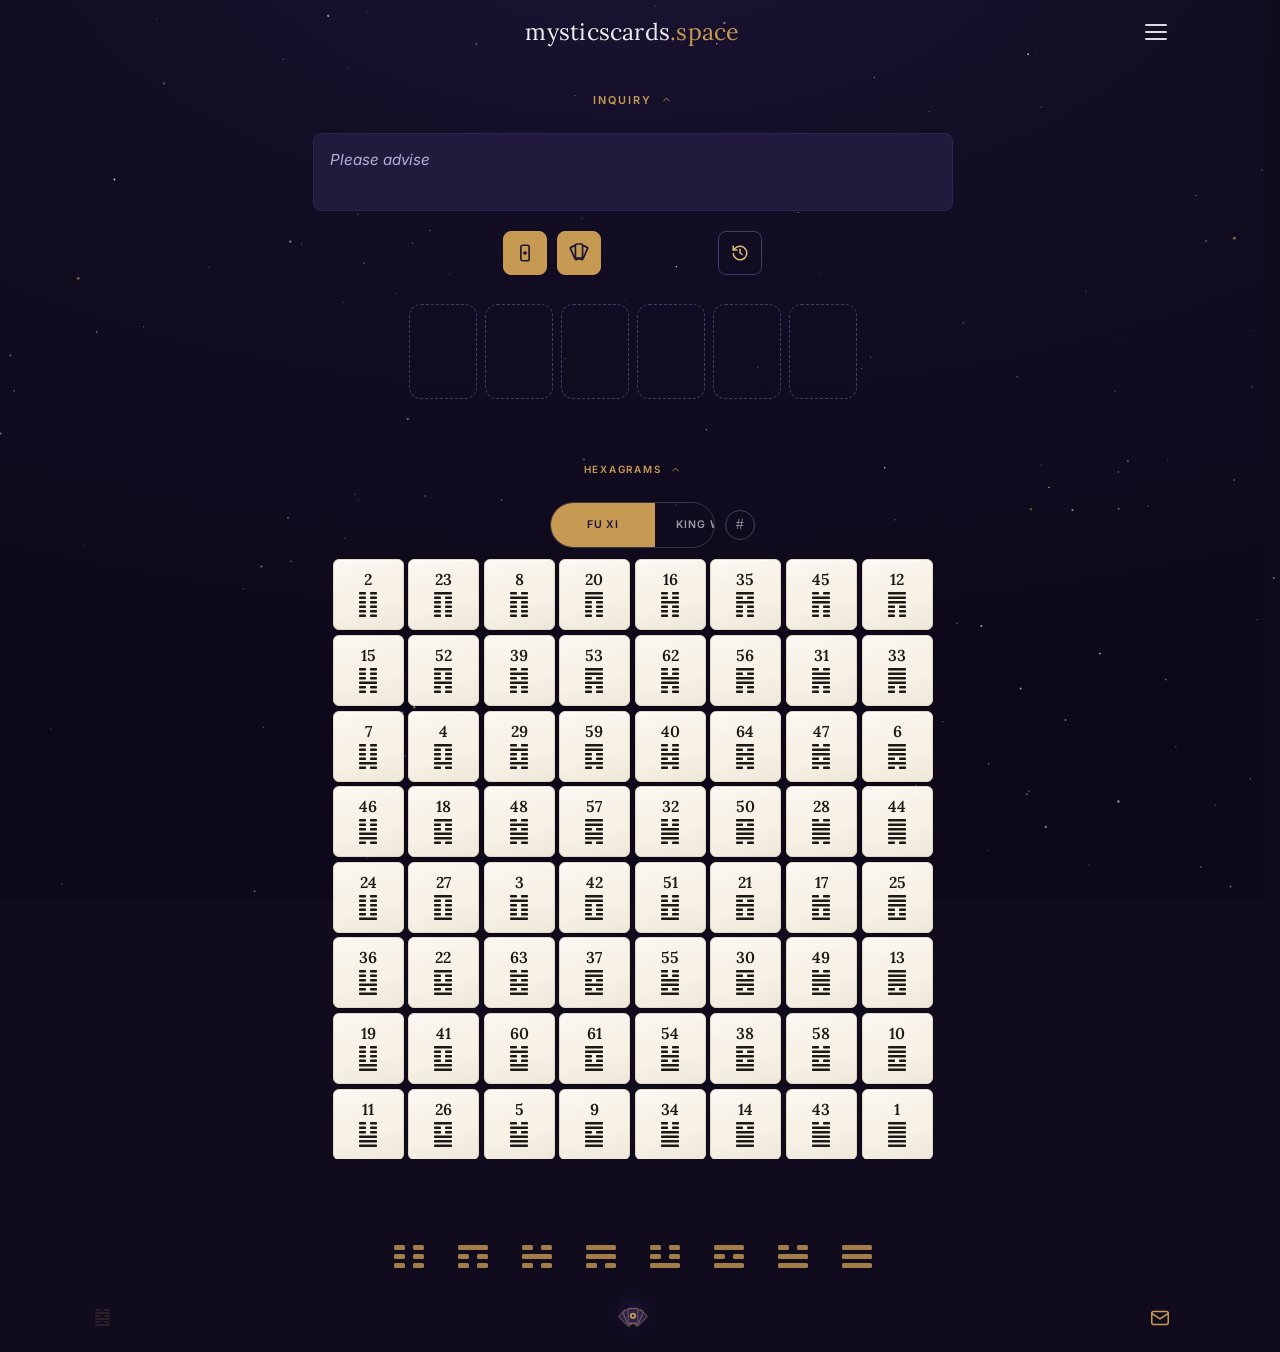
==== commit a0d65876: "v2.3" ====
--- a/iching.html
+++ b/iching.html
@@ -20,7 +20,7 @@
   <meta property="og:url" content="https://mysticscards.space/iching.html" />
   <meta property="og:image" content="https://mysticscards.space/assets/og-image.png" />
   <meta name="twitter:card" content="summary" />
-  <meta name="version" content="1.13" />
+  <meta name="version" content="1.15" />
   <link rel="canonical" href="https://mysticscards.space/iching.html" />
   <link rel="stylesheet" href="css/site.css" />
   <link rel="stylesheet" href="css/iching.css" />
@@ -32,31 +32,6 @@
 
 <main>
 <h1 class="vh">I Ching Oracle</h1>
-
-<!-- ── Trigrams (the eight building blocks) — top reference row, no heading ── -->
-<div class="page-content page-section" id="trigrams" style="max-width: var(--max-w); padding: 1.6rem 2rem .15rem">
-  <div class="tg-pop" id="tgPop">
-    <div class="gua-row" id="trigram-row" style="--yang: var(--gold); margin: 0; justify-content: center; align-items: center;"></div>
-    <div class="tg-detailwrap"><div class="tg-detailmin">
-      <div class="tg-detail" id="tgDetail" aria-live="polite">
-        <button class="tg-nav" id="tgPrev" type="button" aria-label="Previous trigram">‹</button>
-        <div class="tg-card">
-          <div class="tg-head">
-            <div class="tg-fig" id="tgFig"></div>
-            <div>
-              <div class="tg-name" id="tgName"></div>
-              <div class="tg-sub" id="tgSub"></div>
-            </div>
-          </div>
-          <p class="tg-line" id="tgLine"></p>
-          <dl class="tg-attrs" id="tgAttrs"></dl>
-          <p class="tg-para" id="tgPara"></p>
-        </div>
-        <button class="tg-nav" id="tgNext" type="button" aria-label="Next trigram">›</button>
-      </div>
-    </div></div>
-  </div>
-</div>
 
 <div class="page-content page-section" style="max-width: var(--max-w); padding: 0 2rem 0">
 
@@ -147,6 +122,34 @@
   </div><!-- /.section-bodywrap -->
 </section>
 
+<!-- ── Trigrams (the eight building blocks) — reference row, no heading.
+     Moved to the FOOT of the page 2026-07-06 (was the first thing in <main>) —
+     casting comes first now; the trigram-row IIFE in js/iching.js only needs
+     #trigram-row to exist by the time it runs. Markup/IDs untouched. ── -->
+<div class="page-content page-section" id="trigrams" style="max-width: var(--max-w); padding: 1.6rem 2rem .15rem">
+  <div class="tg-pop" id="tgPop">
+    <div class="gua-row" id="trigram-row" style="--yang: var(--gold); margin: 0; justify-content: center; align-items: center;"></div>
+    <div class="tg-detailwrap"><div class="tg-detailmin">
+      <div class="tg-detail" id="tgDetail" aria-live="polite">
+        <button class="tg-nav" id="tgPrev" type="button" aria-label="Previous trigram">‹</button>
+        <div class="tg-card">
+          <div class="tg-head">
+            <div class="tg-fig" id="tgFig"></div>
+            <div>
+              <div class="tg-name" id="tgName"></div>
+              <div class="tg-sub" id="tgSub"></div>
+            </div>
+          </div>
+          <p class="tg-line" id="tgLine"></p>
+          <dl class="tg-attrs" id="tgAttrs"></dl>
+          <p class="tg-para" id="tgPara"></p>
+        </div>
+        <button class="tg-nav" id="tgNext" type="button" aria-label="Next trigram">›</button>
+      </div>
+    </div></div>
+  </div>
+</div>
+
 <!-- ── Seed Oracle (placeholder — built out from the footer Seed Oracle mark) ──
      Hidden until it has content: shipping a visible section header that unfurls
      to nothing reads as broken. Restore the markup below (unchanged) when the
@@ -202,36 +205,6 @@
 ════════════════════════════════════════════════════════ -->
 
 
-<!-- ── Cast card popup ── -->
-
-<div class="ccard-overlay" id="ccardOverlay">
-  <div class="ccard-popup" id="ccardPopup">
-    <button class="ccard-close" type="button" aria-label="Close" title="Close" onclick="event.stopPropagation(); closeCompareCard()">✕</button>
-    <button class="ccard-nav ccard-nav-prev" type="button" aria-label="Previous card" title="Previous card" onclick="event.stopPropagation(); navigateCast(-1)">&#8249;</button>
-    <button class="ccard-nav ccard-nav-next" type="button" aria-label="Next card" title="Next card" onclick="event.stopPropagation(); navigateCast(1)">&#8250;</button>
-    <div class="ccard-solar" id="ccSolarWrap">
-      <span class="ccard-solar-value" id="ccSolar">—</span>
-    </div>
-    <div class="ccard-header">
-      <div class="spread-card" id="ccFace"></div>
-      <div class="ccard-info">
-        <div class="ccard-name"     id="ccName"></div>
-        <div class="ccard-subtitle" id="ccSubtitle"></div>
-        <div class="ccard-stat-value ccard-planets" id="ccPlanets"></div>
-        <div class="ccard-stat-value ccard-displace" id="ccDisplace"></div>
-        <div class="ccard-dates"    id="ccDates"></div>
-      </div>
-    </div>
-    <div class="ccard-body">
-      <div class="ccard-personality" id="ccPersonality"></div>
-    </div>
-    <div class="ccard-footer">
-      <div class="ic-line-type" id="icLineType"></div>
-    </div>
-  </div>
-</div>
-
-
 </main>
 <footer class="site-footer"><div class="sf-inner"></div></footer>
 
--- a/css/iching.css
+++ b/css/iching.css
@@ -245,9 +245,11 @@
       justify-content: center;
       flex-wrap: wrap;
     }
-    /* Tighten the gap from the top trigram row to Inquiry (matched on the
-       homepage suits → Finder). */
-    #trigrams + .page-section { margin-block-start: var(--space-4); }
+    /* First section under the page title (Inquiry since the trigram row moved
+       to the page foot 2026-07-06) gets the top breathing room the old first
+       row used to carry as padding. (The old `#trigrams + .page-section`
+       tightened-gap rule is retired — nothing follows #trigrams now.) */
+    main > h1 + .page-section { margin-block-start: 1.6rem; }
     /* Same glyph-zone height as the homepage suit row, so Inquiry sits the
        same distance below the trigrams as the Finder does below the suits. */
     #trigram-row { min-height: 3rem; }
@@ -556,83 +558,9 @@
       h1 { font-size: 1.6rem; }
     }
 
-    /* ── Cast card popup ── */
-    @keyframes cardFlip {
-      from { opacity: 0; transform: perspective(600px) rotateY(-75deg) scale(.97); }
-      to   { opacity: 1; transform: perspective(600px) rotateY(0deg)   scale(1);  }
-    }
-    @keyframes cardFlipOut {
-      from { opacity: 1; transform: perspective(600px) rotateY(0deg)   scale(1);  }
-      to   { opacity: 0; transform: perspective(600px) rotateY(75deg)  scale(.97); }
-    }
-    .ccard-popup.closing { animation: cardFlipOut .2s cubic-bezier(.55,0,.68,.07) forwards; }
-    .ccard-overlay {
-      display: none; position: fixed; inset: 0; z-index: 400;
-      background: rgba(22,16,41,.52);
-      backdrop-filter: blur(6px); -webkit-backdrop-filter: blur(6px);
-      align-items: center; justify-content: center; padding: 1rem;
-    }
-    /* popup shell · suit bars · close button → shared in css/site.css */
-    .ccard-nav {
-      position: absolute; top: 50%; transform: translateY(-50%); z-index: 2;
-      width: 2rem; height: 3.5rem;
-      display: flex; align-items: center; justify-content: center;
-      color: var(--muted); font-size: 1rem;
-      /* Rest at .45 (matching the shared .hx-nav) so the arrows are visible on
-         touch, where there's no hover to reveal them. Hover/focus lifts to 1. */
-      opacity: .45; transition: opacity var(--ease), color var(--ease);
-      cursor: pointer; border-radius: var(--r-sm);
-    }
-    .ccard-nav-prev { left: .35rem; }
-    .ccard-nav-next { right: .35rem; }
-    .ccard-popup:hover .ccard-nav { opacity: 1; }
-    .ccard-nav:hover { color: var(--text); }
-    .ccard-nav:focus-visible { opacity: 1; color: var(--text); outline: 2px solid var(--gold); outline-offset: 2px; }
-    #ccFace {
-      width: 78px; height: 109px; flex-shrink: 0; cursor: default;
-      opacity: 1; transform: none;
-    }
-    #ccFace:hover { transform: none; box-shadow: none; }
-    .ccard-dates { font-size: .6rem; letter-spacing: .06em; color: var(--muted); margin-top: .3rem; }
-    .ccard-planets { font-size: .62rem; letter-spacing: .08em; color: var(--muted); margin-top: .25rem; }
-    .ccard-displace { font-size: .62rem; letter-spacing: .06em; color: var(--muted); margin-top: .15rem; }
-    .cc-dcard { font: inherit; font-weight: 600; letter-spacing: .08em; }
-    .cc-dcard.hearts, .cc-dcard.diamonds { color: var(--red); }
-    .cc-dcard.clubs  { color: var(--green); }
-    .cc-dcard.spades { color: var(--navy); }
-    .ccard-footer {
-      padding: 1rem 1.75rem;
-      background: var(--accent);
-      border-radius: 0 0 var(--r-lg) var(--r-lg);
-      display: flex; justify-content: center; align-items: center;
-    }
-    .ic-line-display { display: flex; align-items: center; gap: 8px; }
-    .ic-line-seg {
-      height: 7px; border-radius: 2px;
-      background: rgba(255,255,255,.8);
-      transition: background var(--ease);
-    }
-    .ic-line-seg.changing { background: var(--gold); }
-    .ic-yang-seg { width: 72px; }
-    .ic-yin-seg  { width: 32px; }
-    /* Clickable cast-line cards (they open the compare-card popup) get the same
-       gold border + lift + glow affordance as .hex-tile / .hex-ref-cell. Scoped
-       to .clickable so the pre-cast dashed slots stay inert. */
-    .spread-card.clickable {
-      cursor: pointer;
-      transition: transform var(--ease), box-shadow var(--ease), border-color var(--ease);
-    }
-    .spread-card.clickable:hover, .spread-card.clickable:focus-visible {
-      border-color: var(--gold); transform: translateY(-2px);
-      box-shadow: 0 0 0 1px var(--gold), 0 7px 18px rgba(0,0,0,.34);
-    }
-    .spread-card.clickable:active { transform: scale(.96); }
-    @media (prefers-reduced-motion: reduce) {
-      .spread-card.clickable { transition: box-shadow var(--ease), border-color var(--ease); }
-      .spread-card.clickable:hover,
-      .spread-card.clickable:focus-visible,
-      .spread-card.clickable:active { transform: none; }
-    }
+    /* (The cast-card popup's .ccard-* / .ic-line-* rules and the
+       .spread-card.clickable affordance were removed 2026-07-06 — the dealt
+       cards are display-only now; the hexagram popup keeps its own .hx-* CSS.) */
 
     /* ── Trigrams (the eight building blocks) ── */
     .tg-cell { cursor: pointer; border-radius: 10px; padding: 6px 8px; outline-offset: 3px;
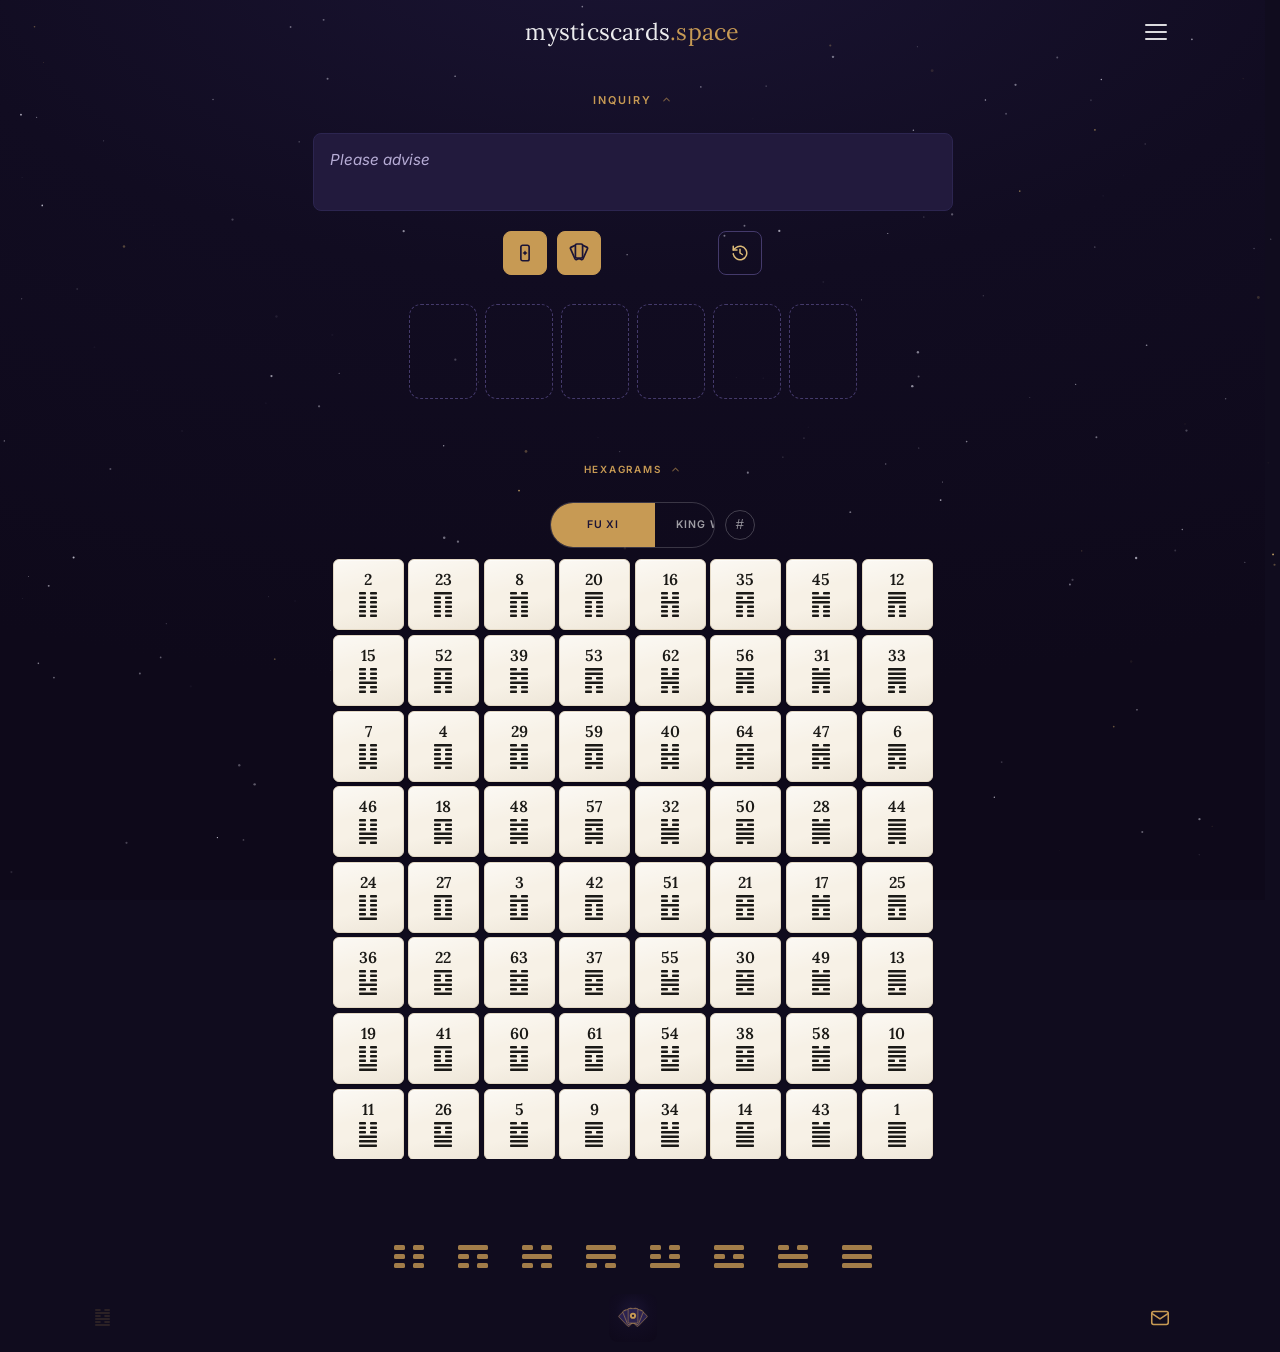
==== commit 29fef0f0: "v2.3" ====
--- a/iching.html
+++ b/iching.html
@@ -20,7 +20,7 @@
   <meta property="og:url" content="https://mysticscards.space/iching.html" />
   <meta property="og:image" content="https://mysticscards.space/assets/og-image.png" />
   <meta name="twitter:card" content="summary" />
-  <meta name="version" content="1.15" />
+  <meta name="version" content="1.16" />
   <link rel="canonical" href="https://mysticscards.space/iching.html" />
   <link rel="stylesheet" href="css/site.css" />
   <link rel="stylesheet" href="css/iching.css" />
